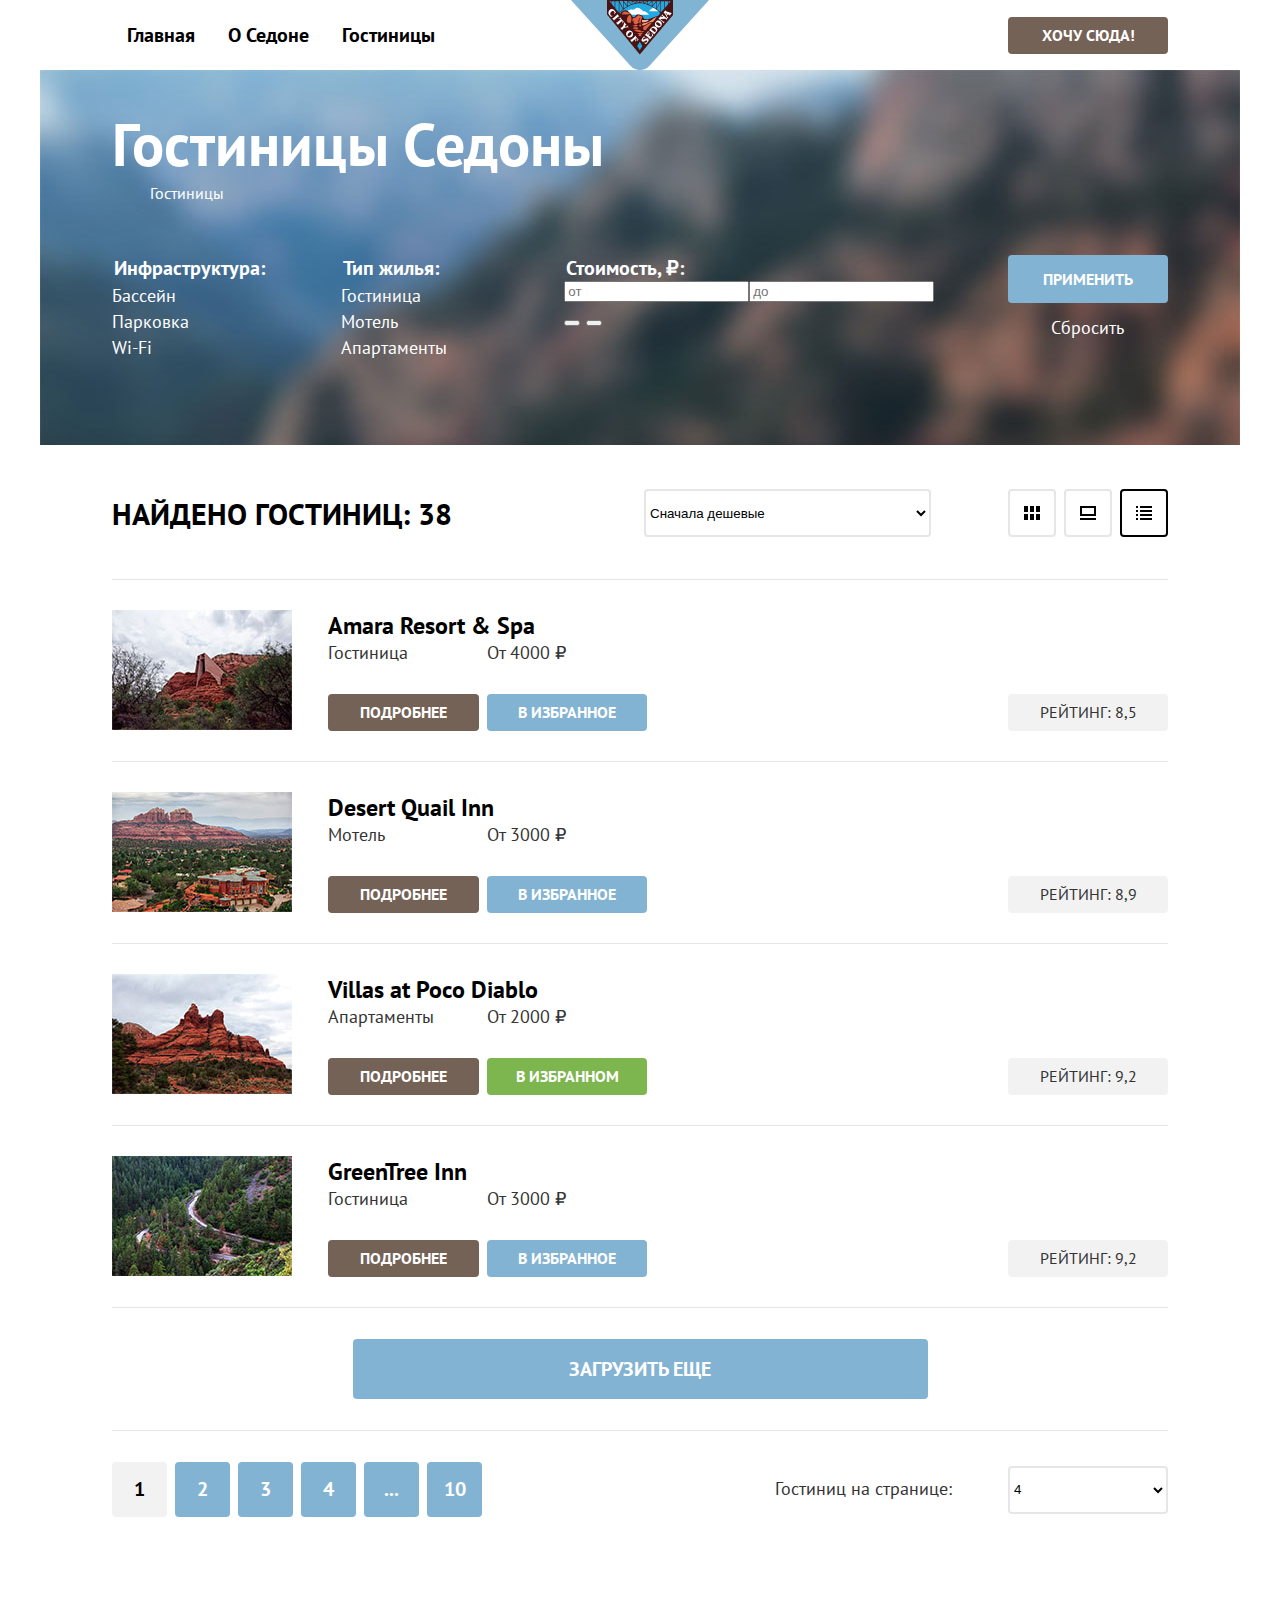
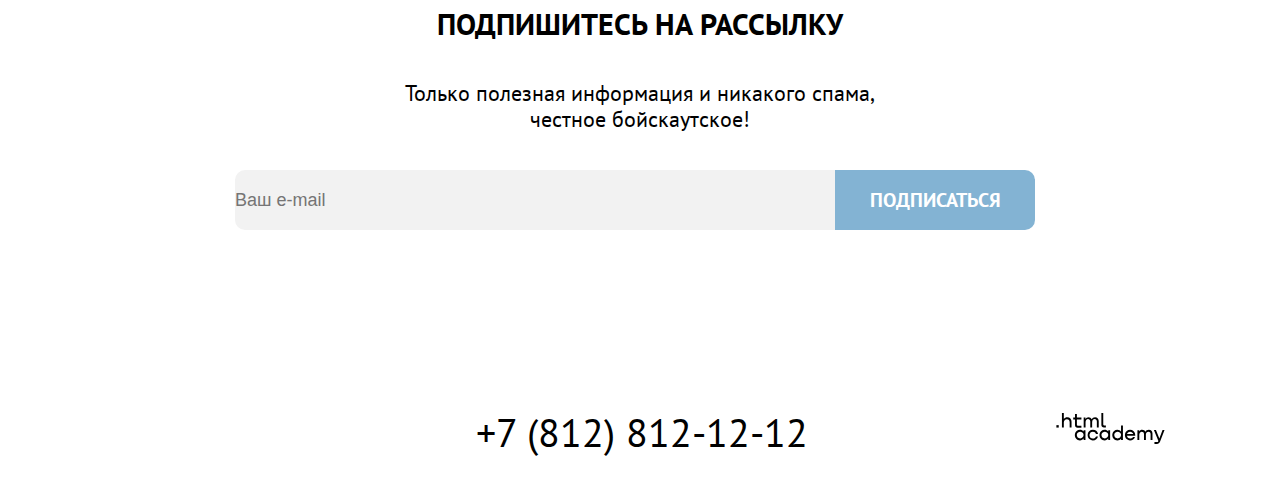
==== catalog.html @ abafb775 "мелкие сетки на гридах" ====
<!DOCTYPE html>
<html lang="ru">
  <head>
    <meta charset="utf-8" />
    <title>Каталог</title>
    <link rel="stylesheet" href="styles/styles.css" />
  </head>
  <body>
    <header class="page-header">
      <nav class="navigation">
        <ul class="navigation-list">
          <li class="navigation-item">
            <a class="navigation-link" href="index.html">Главная</a>
          </li>
          <li class="navigation-item">
            <a class="navigation-link" href="#">О Седоне</a>
          </li>
          <li class="navigation-item">
            <a
              class="navigation-link navigation-link-current"
              href="catalog.html"
              >Гостиницы</a
            >
          </li>
        </ul>
        <img
          class="header-logo"
          src="img/logo_sedona.svg"
          width="138"
          height="70"
          alt="Логотип City of Sedona"
        />
        <div class="navigation-user">
          <a class="navigation-link" href="#">
            <span class="visually-hidden">Поиск</span>
          </a>
          <a class="button" href="#">
            <span class="visually-hidden">Избранное</span>
          </a>
          <button class="button button-header" type="button">Хочу сюда!</button>
        </div>
      </nav>
    </header>

    <main class="main-catalog">
      <section class="catalog-filter">
        <div class="catalog-wrapper">
          <header class="main-catalog-header">
            <h1 class="catalog-title">Гостиницы Седоны</h1>
            <ul class="breadcrumbs">
              <li class="breadcrumbs-item">
                <a
                  class="breadcrumbs-link-main visually-hidden"
                  href="index.html"
                >
                  Главная
                </a>
              </li>
              <li class="breadcrumbs-item">
                <a class="breadcrumbs-link">Гостиницы</a>
              </li>
            </ul>
          </header>

          <form
            class="catalog-filter-form"
            action="https://echo.htmlacademy.ru/"
            method="get"
          >
            <fieldset class="catalog-filter-infrastructure">
              <legend class="catalog-filter-title">Инфраструктура:</legend>
              <ul class="catalog-filter-list">
                <li class="catalog-filter-item">
                  <label class="control">
                    <input
                      class="visually-hidden control-input"
                      type="checkbox"
                      name="pool"
                      checked
                    />
                    <span class="control-mark"></span>
                    <span class="control-label">Бассейн</span>
                  </label>
                </li>
                <li class="catalog-filter-item">
                  <label class="control">
                    <input
                      class="visually-hidden control-input"
                      type="checkbox"
                      name="parking"
                      checked
                    />
                    <span class="control-mark"></span>
                    <span class="control-label">Парковка</span>
                  </label>
                </li>
                <li class="catalog-filter-item">
                  <label class="control">
                    <input
                      class="visually-hidden control-input"
                      type="checkbox"
                      name="wi-fi"
                    />
                    <span class="control-mark"></span>
                    <span class="control-label">Wi-Fi</span>
                  </label>
                </li>
              </ul>
            </fieldset>

            <fieldset class="catalog-filter-accomodation">
              <legend class="catalog-filter-title">Тип жилья:</legend>
              <ul class="catalog-filter-list">
                <li class="catalog-filter-item">
                  <label class="control">
                    <input
                      class="visually-hidden control-input"
                      type="radio"
                      name="hotel-group"
                      value="hotel"
                      checked
                    />
                    <span class="control-mark"></span>
                    <span class="control-label">Гостиница</span>
                  </label>
                </li>
                <li class="catalog-filter-item">
                  <label class="control">
                    <input
                      class="visually-hidden control-input"
                      type="radio"
                      name="hotel-group"
                      value="motel"
                    />
                    <span class="control-mark"></span>
                    <span class="control-label">Мотель</span>
                  </label>
                </li>
                <li class="catalog-filter-item">
                  <label class="control">
                    <input
                      class="visually-hidden control-input"
                      type="radio"
                      name="hotel-group"
                      value="apartments"
                    />
                    <span class="control-mark"></span>
                    <span class="control-label">Апартаменты</span>
                  </label>
                </li>
              </ul>
            </fieldset>

            <fieldset class="catalog-filter-price">
              <legend class="catalog-filter-title">Стоимость, ₽:</legend>
              <div class="filter-price-inputs">
                <label
                  class="catalog-filter-label visually-hidden"
                  for="min-price"
                >
                  от
                </label>
                <input
                  class="catalog-filter-input"
                  type="number"
                  name="min-price"
                  id="min-price"
                  placeholder="от"
                />

                <label
                  class="catalog-filter-label visually-hidden"
                  for="max-price"
                >
                  до
                </label>
                <input
                  class="catalog-filter-input"
                  type="number"
                  name="max-price"
                  id="max-price"
                  placeholder="до"
                />
              </div>
              <div class="filter-price-buttons">
                <button class="range-toggle toggle-min" type="button">
                  <span class="visually-hidden">
                    зменить минимальную цену.
                  </span>
                </button>
                <button class="range-toggle toggle-max" type="button">
                  <span class="visually-hidden">
                    Изменить максимальную цену.
                  </span>
                </button>
              </div>
            </fieldset>
            <div class="catalog-filter-buttons">
              <button class="button button-apply" type="submit">
                Применить
              </button>
              <button class="button button-reset" type="reset">Сбросить</button>
            </div>
          </form>
        </div>
      </section>

      <section class="catalog-sorting catalog-wrapper">
        <h2 class="catalog-hotels-title">Найдено гостиниц: 38</h2>
        <form class="sorting-type-form">
          <label class="visually-hidden" for="sorting">Сортировка</label>
          <select class="select-control" id="sorting" name="sorting">
            <option value="cheap">Сначала дешевые</option>
            <option value="popular">Сначала популярное</option>
            <option value="expensive">Сначала дорогое</option>
          </select>
          <button class="visually-hidden" type="submit">
            Отсортировать гостиницы
          </button>
        </form>

        <ul class="rendering-list">
          <li class="rendering-type-item">
            <button class="rendering-type-cards" type="button">
              <span class="visually-hidden">Показать в виде карточек</span>
            </button>
          </li>
          <li class="rendering-type-item">
            <button class="rendering-type-slide" type="button">
              <span class="visually-hidden">Показать в виде слайдов</span>
            </button>
          </li>
          <li class="rendering-type-item">
            <button class="rendering-type-list rendering-active" type="button">
              <span class="visually-hidden">Показать в виде списка</span>
            </button>
          </li>
        </ul>
      </section>

      <section class="catalog-hotels catalog-wrapper">
        <ul class="hotel-list">
          <li class="hotel-card">
            <img
              class="hotel-card-image"
              src="img/catalog/hotels/hotel-1.jpg"
              width="180"
              height="120"
              alt="Amara Resort & Spa"
            />
            <h3 class="hotel-card-title">Amara Resort & Spa</h3>
            <p class="hotel-card-type">Гостиница</p>
            <p class="hotel-card-cost">От 4000 ₽</p>
            <button class="button button-details" type="button">
              Подробнее
            </button>
            <button class="button button-favorites" type="button">
              В избранное
            </button>
            <p class="hotel-card-rating">Рейтинг: 8,5</p>
          </li>
          <li class="hotel-card">
            <img
              class="hotel-card-image"
              src="img/catalog/hotels/hotel-2.jpg"
              width="180"
              height="120"
              alt="Desert Quail Inn"
            />
            <h3 class="hotel-card-title">Desert Quail Inn</h3>
            <p class="hotel-card-type">Мотель</p>
            <p class="hotel-card-cost">От 3000 ₽</p>
            <button class="button button-details" type="button">
              Подробнее
            </button>
            <button class="button button-favorites" type="button">
              В избранное
            </button>
            <p class="hotel-card-rating">Рейтинг: 8,9</p>
          </li>
          <li class="hotel-card">
            <img
              class="hotel-card-image"
              src="img/catalog/hotels/hotel-3.jpg"
              width="180"
              height="120"
              alt="Desert Quail Inn"
            />
            <h3 class="hotel-card-title">Villas at Poco Diablo</h3>
            <p class="hotel-card-type">Апартаменты</p>
            <p class="hotel-card-cost">От 2000 ₽</p>
            <button class="button button-details" type="button">
              Подробнее
            </button>
            <button class="button button-favorites-added" type="button">
              В избранном
            </button>
            <p class="hotel-card-rating">Рейтинг: 9,2</p>
          </li>
          <li class="hotel-card">
            <img
              class="hotel-card-image"
              src="img/catalog/hotels/hotel-4.jpg"
              width="180"
              height="120"
              alt="Desert Quail Inn"
            />
            <h3 class="hotel-card-title">GreenTree Inn</h3>
            <p class="hotel-card-type">Гостиница</p>
            <p class="hotel-card-cost">От 3000 ₽</p>
            <button class="button button-details" type="button">
              Подробнее
            </button>
            <button class="button button-favorites" type="button">
              В избранное
            </button>
            <p class="hotel-card-rating">Рейтинг: 9,2</p>
          </li>
        </ul>
        <div class="hotel-button">
          <button class="button button-show-more" type="button">
            Загрузить еще
          </button>
        </div>
        <div class="pagination">
          <ul class="pagination-list">
            <li class="pagination-item pagination-item-current">
              <a class="pagination-link pagination-link-current">1</a>
            </li>
            <li class="pagination-item">
              <a class="pagination-link" href="#">2</a>
            </li>
            <li class="pagination-item">
              <a class="pagination-link" href="#">3</a>
            </li>
            <li class="pagination-item">
              <a class="pagination-link" href="#">4</a>
            </li>
            <li class="pagination-item">
              <a class="pagination-link" href="#">...</a>
            </li>
            <li class="pagination-item">
              <a class="pagination-link" href="#">10</a>
            </li>
          </ul>
          <form class="rendering-type-amount">
            <label for="rendering">Гостиниц на странице:</label>
            <select class="select-control" id="rendering" name="rendering">
              <option value="4">4</option>
              <option value="10">10</option>
              <option value="20">20</option>
            </select>
            <button class="visually-hidden" type="submit">
              Показать на странице
            </button>
          </form>
        </div>
      </section>

      <section class="catalog-mailing">
        <div class="catalog-mailing-wrapper">
          <h2 class="visually-hidden">Рассылка</h2>
          <p class="mailing-title"><strong>Подпишитесь на рассылку</strong></p>
          <p class="mailing-description">
            Только полезная информация и никакого спама,<br />честное
            бойскаутское!
          </p>
          <form
            class="mailing-form"
            action="https://echo.htmlacademy.ru/"
            method="post"
          >
            <label class="visually-hidden" for="email">Email</label>
            <input
              type="text"
              id="email"
              name="email"
              placeholder="Ваш e-mail"
            />
            <button class="button button-mailing" type="submit">
              Подписаться
            </button>
          </form>
        </div>
      </section>
    </main>

    <footer class="page-footer">
      <div class="footer-wrapper">
        <div class="footer-social">
          <h2 class="visually-hidden">Социальные сети</h2>
          <ul class="footer-social-list">
            <li class="footer-social-item">
              <a class="button-twitter" href="#">
                <span class="visually-hidden">Twitter</span>
              </a>
            </li>
            <li class="footer-social-item">
              <a class="button-facebook" href="#">
                <span class="visually-hidden">Facebook</span>
              </a>
            </li>
            <li class="footer-social-item">
              <a class="button-youtube" href="#">
                <span class="visually-hidden">Youtube</span>
              </a>
            </li>
          </ul>
        </div>

        <div class="footer-phone">
          <h2 class="visually-hidden">Телефон</h2>
          <a class="contacts-phone" href="tel:88128121212"
            >+7 (812) 812-12-12</a
          >
        </div>

        <a class="footer-logo-htmlacademy" href="https://htmlacademy.ru/">
          <img
            class="logo-htmlacademy"
            src="img/logo_htmlacademy.svg"
            width="115"
            height="32"
            alt="Лого HTML academy"
          />
        </a>
      </div>
    </footer>
  </body>
</html>
---- styles/styles.css ----
@font-face {
  font-family: "PT Sans";
  font-style: normal;
  font-weight: 400;
  src: url("/fonts/ptsans-400.woff2") format("woff2");
  font-display: swap;
}

@font-face {
  font-family: "PT Sans";
  font-style: normal;
  font-weight: 700;
  src: url("/fonts/ptsans-700.woff2") format("woff2");
  font-display: swap;
}

body {
  display: flex;
  flex-direction: column;
  min-height: 100%;
  margin: 0;
  font-family: "PT Sans", sans-serif;
  font-size: 22px;
  line-height: 26px;
  font-weight: normal;
  color: #000000;
}

html {
  height: 100%;
}

.advantages {
  display: flex;
  flex-direction: column;
  text-align: center;
}

.advantages-description {
  margin-top: 24px;
  font-size: 18px;
  line-height: 21px;
  font-weight: normal;
}

.advantages-image-row {
  display: flex;
}

.advantages-image {
  list-style-type: none;
}

.advantages-item {
  width: 400px;
  height: 384px;
  list-style-type: none;
}

.advantages-list {
  display: flex;
  flex-wrap: wrap;
  margin: 0;
  padding: 0;
}

.advantages-number {
  font-size: 18px;
  line-height: 21px;
  font-weight: normal;
  text-transform: uppercase;
}

.advantages-title {
  font-size: 24px;
  line-height: 28px;
  font-weight: bold;
  text-transform: uppercase;
}

.advantages-blue-bg {
  color: #ffffff;
  background-color: #83b3d3;
}

.advantages-white-bg {
  background-color: #ffffff;
}

.advantages-gray-bg {
  background-color: rgba(131, 179, 211, 0.2);
}

.advantages-light-gray-bg {
  background-color: rgba(131, 179, 211, 0.12);
}

.advantages-wrapper-main {
  width: 250px;
  margin-top: 98px;
  margin-left: auto;
  margin-right: auto;
}

.advantages-wrapper-secondary {
  width: 250px;
  margin-top: 184px;
  margin-left: auto;
  margin-right: auto;
}

.breadcrumbs {
  display: flex;
  align-items: center;
  margin: 0;
  padding: 0;
  list-style-type: none;
}

.breadcrumbs-item {
  font-size: 16px;
  line-height: 21px;
  font-weight: normal;
}

.breadcrumbs-item:first-child {
  width: 12px;
  height: 12px;
  margin-right: 26px;
}

.button {
  font-family: "PT Sans", sans-serif;
  font-size: 16px;
  line-height: 21px;
  font-weight: bold;
  text-align: center;
  text-transform: uppercase;
  color: #ffffff;
  border: none;
}

.button-apply {
  width: 160px;
  height: 48px;
  background-color: #83b3d3;
  border-radius: 4px;
}

.button-details {
  grid-area: btn-d;
  width: 151px;
  height: 37px;
  background-color: #756257;
  border-radius: 4px;
}

.button-favorites {
  grid-area: btn-f;
  width: 160px;
  height: 37px;
  background-color: #83b3d3;
  border-radius: 4px;
}

.button-favorites-added {
  grid-area: btn-f;
  width: 160px;
  height: 37px;
  background: #7db54f;
  border-radius: 4px;
}

.button-header {
  width: 160px;
  height: 37px;
  background-color: #756257;
  border-radius: 4px;
}

.button-mailing {
  width: 200px;
  height: 60px;
  padding: 0;
  font-size: 20px;
  line-height: 26px;
  background-color: #83b3d3;
  border-radius: 0px 10px 10px 0px;
}

.button-reset {
  width: 160px;
  height: 48px;
  font-size: 18px;
  line-height: 23px;
  font-weight: normal;
  text-transform: none;
  background-color: transparent;
}

.button-searching {
  width: 575px;
  height: 60px;
  margin-top: 57px;
  margin-bottom: 91px;
  font-size: 20px;
  line-height: 36px;
  background-color: #756257;
  border-radius: 10px;
}

.button-show-more {
  font-size: 20px;
  line-height: 26px;
  width: 575px;
  height: 60px;
  font-weight: bold;
  background: #83b3d3;
  border-radius: 4px;
}

.catalog-filter {
  width: 1200px;
  color: #ffffff;
  background-color: #83b3d3;
  background-image: url("/img/catalog/background_catalog.jpg");
}

.catalog-filter-accomodation {
  width: 150px;
}

.catalog-filter-buttons {
  width: 160px;
}

.catalog-filter-form {
  display: flex;
  justify-content: space-between;
  padding-top: 51px;
  padding-bottom: 86px;
}

.catalog-filter-infrastructure {
  width: 150px;
}

.catalog-filter-list {
  margin: 0;
  padding: 0;
  list-style-type: none;
}

.catalog-filter-price {
  width: 287px;
}

.catalog-filter-title {
  font-size: 20px;
  line-height: 26px;
  font-weight: bold;
}

.catalog-hotels {
  display: flex;
  flex-direction: column;
}

.catalog-hotels-title {
  margin: 0;
  padding: 0;
  font-size: 30px;
  line-height: 39px;
  font-weight: bold;
  text-transform: uppercase;
}

.catalog-mailing {
  margin-top: 89px;
  margin-bottom: 137px;
  text-align: center;
}

.catalog-mailing-wrapper {
  display: flex;
  flex-direction: column;
  justify-content: space-between;
  width: 810px;
  height: 224px;

  margin-left: auto;
  margin-right: auto;
}

.catalog-title {
  margin: 0;
  padding-top: 35px;
  font-style: normal;
  font-size: 60px;
  line-height: 78px;
  font-weight: bold;
}

.catalog-sorting {
  display: flex;
  align-items: center;
  margin-top: 44px;
  margin-bottom: 42px;
}

.catalog-wrapper {
  width: 1056px;
  margin-left: auto;
  margin-right: auto;
}

.control-label {
  font-size: 18px;
  line-height: 23px;
  font-weight: normal;
}

.contacts-phone {
  font-weight: normal;
  font-size: 40px;
  line-height: 40px;
  color: #000000;
  text-transform: uppercase;
  text-decoration: none;
}

fieldset {
  margin: 0;
  padding: 0;
  border: none;
}

.filter-price-inputs {
  display: flex;
}

.footer-logo-htmlacademy {
  margin-left: 53px;
  align-self: center;
}

.footer-phone {
  width: 720px;
  margin-left: 11px;
}

.footer-social-item {
  width: 40px;
  height: 40px;
  margin-right: 5px;
  margin-bottom: 5px;
  list-style-type: none;
}

.footer-social-item:nth-child(3n) {
  margin-right: 0;
}

.footer-social-list {
  display: flex;
  flex-wrap: wrap;
  width: 160px;
  margin: 0;
  padding: 0;
}

.footer-wrapper {
  display: flex;
  align-items: center;
  width: 1056px;
  margin-top: 42px;
  margin-bottom: 42px;
  margin-left: auto;
  margin-right: auto;
}

.header-logo {
  margin-left: 60px;
}

.hotel-button {
  padding-top: 31px;
  padding-bottom: 31px;
  text-align: center;
  border-top: 1px solid #E6E6E6;
  border-bottom: 1px solid #E6E6E6;
}

.hotel-card {
  display: grid;
  grid-template-columns: 180px 36px 151px 8px 160px 361px 160px;
  grid-template-rows: min-content min-content 30px min-content;
  grid-template-areas:
    "img    gap    title  title  title  gap3    stars"
    "img    gap    type   gap5   cost   gap3    gap4"
    "img    gap    gap2   gap2   gap2   gap3    gap4"
    "img    gap    btn-d  gap6   btn-f  gap3    rating";
  padding-top: 30px;
  padding-bottom: 30px;
  border-top: 1px solid #E6E6E6;
}

.hotel-card-cost {
  grid-area: cost;
  margin: 0;
  font-size: 18px;
  line-height: 23px;
  font-weight: normal;
  color: #333333;
}

.hotel-card-image {
  display: block;
  grid-area: img;
}

.hotel-list {
  margin: 0;
  padding: 0;
  list-style-type: none;
}

.hotel-card-rating {
  grid-area: rating;
  width: 160px;
  height: 37px;
  margin: 0;
  font-size: 16px;
  line-height: 37px;
  font-weight: normal;
  text-align: center;
  text-transform: uppercase;
  color: #333333;
  background-color: #f2f2f2;
  border-radius: 4px;
}

.hotel-card-title {
  grid-area: title;
  margin: 0;
  font-size: 24px;
  line-height: 31px;
  font-weight: bold;
}

.hotel-card-type {
  grid-area: type;
  margin: 0;
  font-size: 18px;
  line-height: 23px;
  font-weight: normal;
  color: #333333;
}

input[name="email"] {
  width: 600px;
  height: 60px;
  padding: 0;
  font-size: 18px;
  line-height: 26px;
  font-weight: normal;
  color: #000000;
  background-color: #f2f2f2;
  border: none;
  border-radius: 10px 0px 0px 10px;
}

.mailing {
  width: 1200px;
  color: #ffffff;
  text-align: center;
  background-color: #83b3d3;
  background-image: url("/img/index/background_subscribe.jpg");
}

.mailing-description {
  margin-top: 0;
  margin-bottom: 0;
  font-size: 22px;
  line-height: 26px;
  font-weight: normal;
}

.mailing-form {
  display: grid;
  grid-template-columns: 600px 200px;
}

.mailing-title {
  margin-top: 0;
  margin-bottom: 0;
  font-size: 30px;
  line-height: 36px;
  font-weight: bold;
  text-transform: uppercase;
}

.mailing-wrapper {
  display: flex;
  flex-direction: column;
  justify-content: space-between;
  width: 810px;
  height: 224px;
  padding-top: 94px;
  padding-bottom: 93px;
  margin-left: auto;
  margin-right: auto;
}

.main-catalog {
  width: 1200px;
  margin-left: auto;
  margin-right: auto;
}

.main-container {
  flex-grow: 1;
}

.main-index {
  width: 1200px;
  margin: 0 auto;
}

.main-screen {
  text-align: center;
}

.main-screen-about {
  width: 720px;
  margin-top: 63px;
  margin-bottom: 79px;
  margin-left: auto;
  margin-right: auto;
  background-color: #ffffff;
}

.main-screen-description {
  padding: 0;
  font-size: 22px;
  line-height: 36px;
  font-weight: normal;
  color: #333333;
}

.main-screen-image {
  background-color: #83b3d3;
  background-image: url("/img/index/background_welcome.jpg");
  background-size: 100% auto;
  background-repeat: no-repeat;
}

.main-screen-logo {
  display: block;
  margin-left: auto;
  margin-right: auto;
  padding-top: 51px;
  padding-bottom: 82px;
}

.main-screen-title {
  font-size: 30px;
  line-height: 36px;
  font-weight: bold;
  text-transform: uppercase;
}

.navigation {
  display: flex;
  width: 1200px;
  margin: 0 auto;
}

.navigation-item {
  list-style-type: none;
}

.navigation-link {
  display: block;
  padding-top: 19px;
  padding-right: 17px;
  padding-left: 16px;
  padding-bottom: 20px;
  font-size: 20px;
  line-height: 26px;
  font-weight: bold;
  text-decoration: none;
  color: #000000;
}

.navigation-list {
  display: flex;
  flex-wrap: wrap;
  align-items: center;
  margin: 0;
  margin-left: 71px;
  padding: 0;
  width: 400px;
}

.navigation-user {
  display: flex;
  flex-wrap: wrap;
  align-items: center;
  margin-left: auto;
  margin-right: 72px;
  max-width: 300px;
}

.navigation-user-item {
  display: block;
  min-width: 18px;
  min-height: 18px;
  margin-right: 20px;
}

.page-footer {
  width: 1200px;
  margin-left: auto;
  margin-right: auto;
  text-align: center;
}

.page-header {
  width: 1200px;
  margin-left: auto;
  margin-right: auto;
  color: #000000;
  background-color: #ffffff;
}

.pagination {
  display: flex;
  align-items: center;
  padding-top: 31px;
}

.pagination-item {
  width: 55px;
  height: 55px;
  margin-right: 8px;
  font-size: 20px;
  line-height: 55px;
  font-weight: bold;
  text-align: center;
  background-color: #83b3d3;
  border-radius: 4px;
}

.pagination-item:last-child {
  margin-right: 0;
}

.pagination-item-current {
  background-color: #f2f2f2;
}

.pagination-link {
  text-decoration: none;
  text-transform: uppercase;
  color: #ffffff;
}

.pagination-link-current {
  color: #000000;
}

.pagination-list {
  display: flex;
  margin: 0;
  padding: 0;
  list-style-type: none;
}

.rendering-list {
  display: flex;
  margin: 0;
  margin-left: auto;
  padding: 0;
  list-style-type: none;
}

.rendering-type-amount {
  margin-left: auto;
  font-size: 18px;
  line-height: 23px;
  font-weight: normal;
  color: #333333;
}

.rendering-type-cards {
  width: 48px;
  height: 48px;
  background-color: #ffffff;
  background-image: url(/img/catalog/icon_mode_cards.svg);
  background-repeat: no-repeat;
  background-position: center;
  border: 2px solid #e6e6e6;
  border-radius: 4px;
}

.rendering-type-item {
  width: 48px;
  height: 48px;
  margin-right: 8px;
}

.rendering-type-item:last-child {
  margin-right: 0;
}

.rendering-type-list {
  width: 48px;
  height: 48px;
  background-color: #ffffff;
  background-image: url(/img/catalog/icon_mode_list.svg);
  background-repeat: no-repeat;
  background-position: center;
  border: 2px solid #e6e6e6;
  border-radius: 4px;
}

.rendering-type-slide {
  width: 48px;
  height: 48px;
  background-color: #ffffff;
  background-image: url(/img/catalog/icon_mode_slideshow.svg);
  background-repeat: no-repeat;
  background-position: center;
  border: 2px solid #e6e6e6;
  border-radius: 4px;
}

.rendering-active {
  border: 2px solid #000000;
}

.searching {
  text-align: center;
}

.searching-description {
  width: 720px;
  margin-top: 44px;
  margin-bottom: 0;
  margin-left: auto;
  margin-right: auto;
  color: #333333;
}

.searching-title {
  width: 720px;
  margin-top: 91px;
  margin-left: auto;
  margin-right: auto;
  margin-bottom: 0;
  font-size: 30px;
  line-height: 36px;
  font-weight: bold;
  text-transform: uppercase;
}

select[name="sorting"] {
  width: 287px;
  height: 48px;
  background-color: #ffffff;
  border: 2px solid #e6e6e6;
  border-radius: 4px;
}

select[name="rendering"] {
  width: 160px;
  height: 48px;
  margin-left: 51px;
  background-color: #ffffff;
  border: 2px solid #e6e6e6;
  border-radius: 4px;
}

.sorting-type-form {
  width: 287px;
  margin-left: 192px;
}

.visually-hidden {
  position: absolute;
  width: 1px;
  height: 1px;
  margin: -1px;
  padding: 0;
  border: 0;
  clip: rect(0 0 0 0);
  overflow: hidden;
}

/*
{
outline: 5px solid rgba(255, 99, 78, 0.5);
outline-offset: -5px;
}
*/
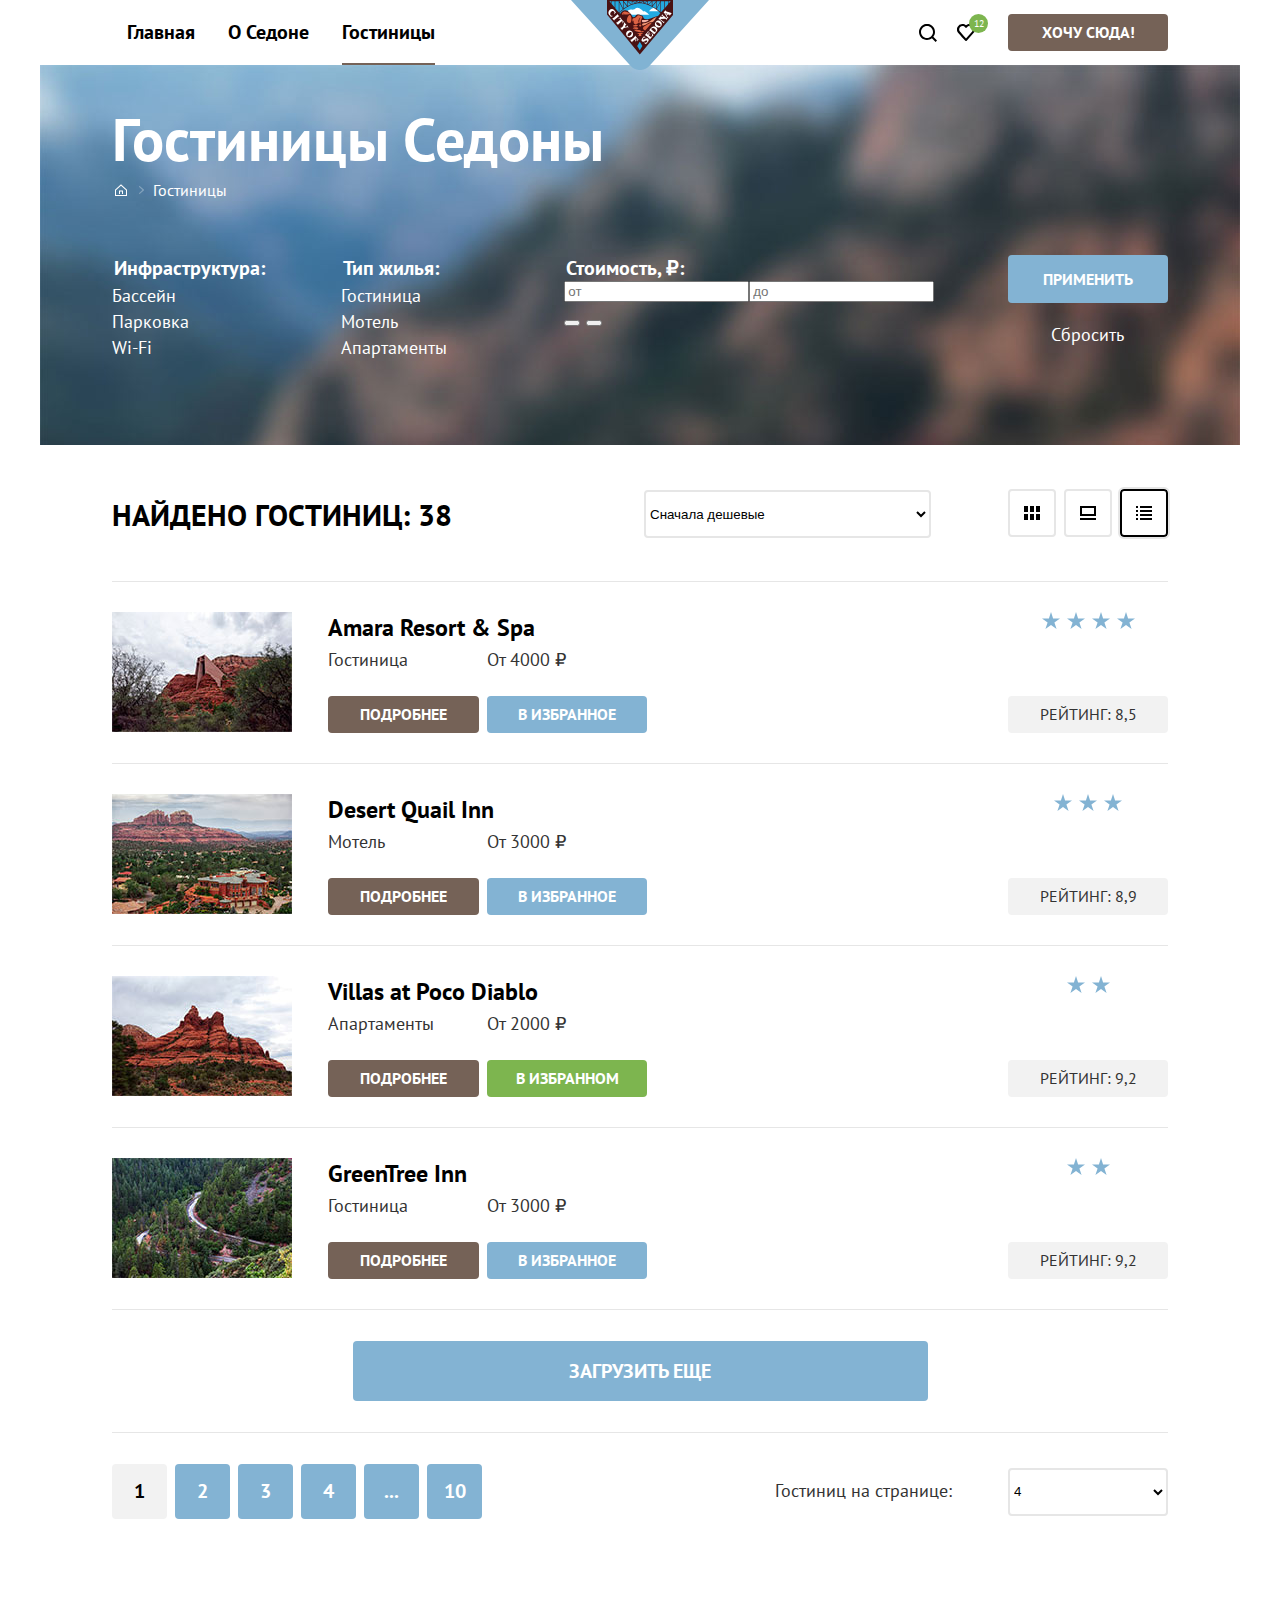
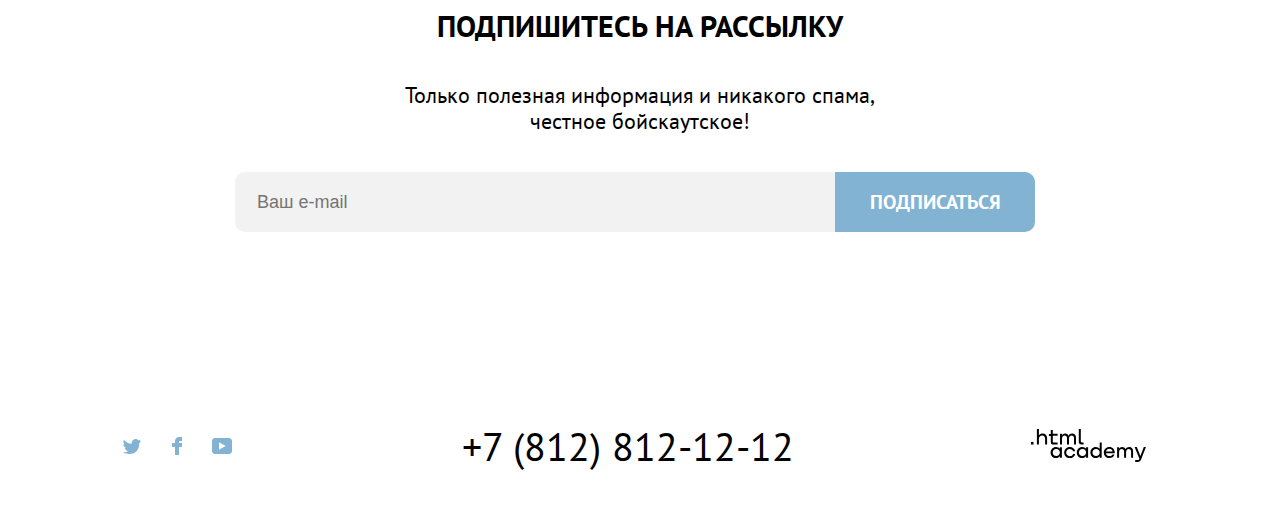
==== commit 586dd2ad: "добавлены декоративные элементы на внутренней странице" ====
--- a/catalog.html
+++ b/catalog.html
@@ -10,31 +10,73 @@
       <nav class="navigation">
         <ul class="navigation-list">
           <li class="navigation-item">
-            <a class="navigation-link" href="index.html">Главная</a>
+            <a class="navigation-link" href="index.html">
+              <span class="focus-wrapper">Главная</span>
+            </a>
           </li>
           <li class="navigation-item">
-            <a class="navigation-link" href="#">О Седоне</a>
+            <a class="navigation-link" href="#"
+              ><span class="focus-wrapper">О Седоне</span></a
+            >
           </li>
           <li class="navigation-item">
             <a
               class="navigation-link navigation-link-current"
               href="catalog.html"
-              >Гостиницы</a
+              ><span class="focus-wrapper">Гостиницы</span></a
             >
           </li>
         </ul>
-        <img
-          class="header-logo"
-          src="img/logo_sedona.svg"
-          width="138"
-          height="70"
-          alt="Логотип City of Sedona"
-        />
         <div class="navigation-user">
-          <a class="navigation-link" href="#">
+          <a class="navigation-user-search" href="#">
+            <svg
+              class="navigation-icon"
+              aria-hidden="true"
+              focusable="false"
+              width="18"
+              height="18"
+              viewBox="0 0 18 18"
+              fill="none"
+              xmlns="http://www.w3.org/2000/svg"
+            >
+              <path
+                d="M18 16.4999L14.3 12.7999C15.3 11.4999 16 9.7999 16 7.8999C16 3.4999 12.4 -0.100098 8 -0.100098C3.6 -0.100098 0 3.5999 0 7.9999C0 12.3999 3.6 15.9999 8 15.9999C9.8 15.9999 11.5 15.3999 12.9 14.2999L16.6 17.9999L18 16.4999ZM8 13.9999C4.7 13.9999 2 11.2999 2 7.9999C2 4.6999 4.7 1.9999 8 1.9999C11.3 1.9999 14 4.6999 14 7.9999C14 11.2999 11.3 13.9999 8 13.9999Z"
+              />
+            </svg>
             <span class="visually-hidden">Поиск</span>
           </a>
-          <a class="button" href="#">
+          <a class="button navigation-user-favorites" href="#">
+            <svg
+              class="navigation-icon"
+              aria-hidden="true"
+              focusable="false"
+              width="18"
+              height="17"
+              fill="none"
+              xmlns="http://www.w3.org/2000/svg"
+            >
+              <path
+                d="M8.9 17a.9.9 0 0 1-.8-.4c-5.4-6.1-6.7-7.5-7-7.9A5.4 5.4 0 0 1 5.5 0C6.8 0 8 .5 9 1.3a5.46 5.46 0 0 1 9 4.1c0 1.3-.5 2.5-1.3 3.4l-7 7.9c-.2.2-.4.3-.8.3Zm-6-9.5c.3.4 3.5 4 6.1 6.9l6.2-7c.5-.5.7-1.2.7-2 0-1.8-1.5-3.3-3.3-3.3-1 0-2 .5-2.7 1.3-.3.3-.6.4-.9.4-.3 0-.6-.2-.8-.4-.7-.8-1.7-1.3-2.7-1.3-1.8 0-3.3 1.5-3.3 3.3-.1.9.3 1.6.7 2.1-.1 0-.1 0 0 0Z"
+              />
+            </svg>
+            <div class="icon-favorites-ellipse">
+              <div class="favorites-ellipse">
+                <svg
+                  aria-hidden="true"
+                  focusable="false"
+                  width="19"
+                  height="19"
+                  fill="none"
+                  xmlns="http://www.w3.org/2000/svg"
+                >
+                  <path
+                    d="M19 9.5a9.5 9.5 0 1 1-19 0 9.5 9.5 0 0 1 19 0Z"
+                    fill="#7DB54F"
+                  />
+                </svg>
+                <span class="favorites-number">12</span>
+              </div>
+            </div>
             <span class="visually-hidden">Избранное</span>
           </a>
           <button class="button button-header" type="button">Хочу сюда!</button>
@@ -49,15 +91,28 @@
             <h1 class="catalog-title">Гостиницы Седоны</h1>
             <ul class="breadcrumbs">
               <li class="breadcrumbs-item">
-                <a
-                  class="breadcrumbs-link-main visually-hidden"
-                  href="index.html"
-                >
-                  Главная
+                <h2 class="visually-hidden">Главная</h2>
+                <a class="breadcrumbs-link-main" href="index.html">
+                  <svg
+                    class="breadcrumbs-icon"
+                    aria-hidden="true"
+                    focusable="false"
+                    width="12"
+                    height="12"
+                    viewBox="0 0 12 12"
+                    fill="none"
+                    xmlns="http://www.w3.org/2000/svg"
+                  >
+                    <path
+                      d="M6 0.300049L0 5.80005V12H12V5.80005L6 0.300049ZM11 11H1V6.20005L6 1.70005L11 6.20005V11Z"
+                      fill="white"
+                    />
+                    <path d="M4 10H5V7.5H7V10H8V6.5H4V10Z" fill="white" />
+                  </svg>
                 </a>
               </li>
               <li class="breadcrumbs-item">
-                <a class="breadcrumbs-link">Гостиницы</a>
+                <a class="breadcrumbs-link" href="catalog.html">Гостиницы</a>
               </li>
             </ul>
           </header>
@@ -206,7 +261,9 @@
       </section>
 
       <section class="catalog-sorting catalog-wrapper">
-        <h2 class="catalog-hotels-title">Найдено гостиниц: 38</h2>
+        <h2 class="catalog-hotels-title">
+          Найдено гостиниц: <span class="catalog-hotels-count">38</span>
+        </h2>
         <form class="sorting-type-form">
           <label class="visually-hidden" for="sorting">Сортировка</label>
           <select class="select-control" id="sorting" name="sorting">
@@ -241,14 +298,18 @@
       <section class="catalog-hotels catalog-wrapper">
         <ul class="hotel-list">
           <li class="hotel-card">
-            <img
-              class="hotel-card-image"
-              src="img/catalog/hotels/hotel-1.jpg"
-              width="180"
-              height="120"
-              alt="Amara Resort & Spa"
-            />
-            <h3 class="hotel-card-title">Amara Resort & Spa</h3>
+            <a class="hotel-card-image-wrapper" href="#">
+              <img
+                class="hotel-card-image"
+                src="img/catalog/hotels/hotel-1.jpg"
+                width="180"
+                height="120"
+                alt="Amara Resort & Spa"
+              />
+            </a>
+            <a class="hotel-card-title" href="#">
+              <span class="hotel-card-title-wrapper">Amara Resort & Spa</span>
+            </a>
             <p class="hotel-card-type">Гостиница</p>
             <p class="hotel-card-cost">От 4000 ₽</p>
             <button class="button button-details" type="button">
@@ -257,17 +318,27 @@
             <button class="button button-favorites" type="button">
               В избранное
             </button>
+            <div class="hotel-card-stars">
+              <div class="hotel-card-star"></div>
+              <div class="hotel-card-star"></div>
+              <div class="hotel-card-star"></div>
+              <div class="hotel-card-star"></div>
+            </div>
             <p class="hotel-card-rating">Рейтинг: 8,5</p>
           </li>
           <li class="hotel-card">
-            <img
-              class="hotel-card-image"
-              src="img/catalog/hotels/hotel-2.jpg"
-              width="180"
-              height="120"
-              alt="Desert Quail Inn"
-            />
-            <h3 class="hotel-card-title">Desert Quail Inn</h3>
+            <a class="hotel-card-image-wrapper" href="#">
+              <img
+                class="hotel-card-image"
+                src="img/catalog/hotels/hotel-2.jpg"
+                width="180"
+                height="120"
+                alt="Desert Quail Inn"
+              />
+            </a>
+            <a class="hotel-card-title" href="#">
+              <span class="hotel-card-title-wrapper">Desert Quail Inn</span>
+            </a>
             <p class="hotel-card-type">Мотель</p>
             <p class="hotel-card-cost">От 3000 ₽</p>
             <button class="button button-details" type="button">
@@ -276,17 +347,28 @@
             <button class="button button-favorites" type="button">
               В избранное
             </button>
+            <div class="hotel-card-stars">
+              <div class="hotel-card-star"></div>
+              <div class="hotel-card-star"></div>
+              <div class="hotel-card-star"></div>
+            </div>
             <p class="hotel-card-rating">Рейтинг: 8,9</p>
           </li>
           <li class="hotel-card">
-            <img
-              class="hotel-card-image"
-              src="img/catalog/hotels/hotel-3.jpg"
-              width="180"
-              height="120"
-              alt="Desert Quail Inn"
-            />
-            <h3 class="hotel-card-title">Villas at Poco Diablo</h3>
+            <a class="hotel-card-image-wrapper" href="#">
+              <img
+                class="hotel-card-image"
+                src="img/catalog/hotels/hotel-3.jpg"
+                width="180"
+                height="120"
+                alt="Desert Quail Inn"
+              />
+            </a>
+            <a class="hotel-card-title" href="#">
+              <span class="hotel-card-title-wrapper"
+                >Villas at Poco Diablo</span
+              >
+            </a>
             <p class="hotel-card-type">Апартаменты</p>
             <p class="hotel-card-cost">От 2000 ₽</p>
             <button class="button button-details" type="button">
@@ -295,17 +377,25 @@
             <button class="button button-favorites-added" type="button">
               В избранном
             </button>
+            <div class="hotel-card-stars">
+              <div class="hotel-card-star"></div>
+              <div class="hotel-card-star"></div>
+            </div>
             <p class="hotel-card-rating">Рейтинг: 9,2</p>
           </li>
           <li class="hotel-card">
-            <img
-              class="hotel-card-image"
-              src="img/catalog/hotels/hotel-4.jpg"
-              width="180"
-              height="120"
-              alt="Desert Quail Inn"
-            />
-            <h3 class="hotel-card-title">GreenTree Inn</h3>
+            <a class="hotel-card-image-wrapper" href="#">
+              <img
+                class="hotel-card-image"
+                src="img/catalog/hotels/hotel-4.jpg"
+                width="180"
+                height="120"
+                alt="Desert Quail Inn"
+              />
+            </a>
+            <a class="hotel-card-title" href="#">
+              <span class="hotel-card-title-wrapper">GreenTree Inn</span>
+            </a>
             <p class="hotel-card-type">Гостиница</p>
             <p class="hotel-card-cost">От 3000 ₽</p>
             <button class="button button-details" type="button">
@@ -314,6 +404,10 @@
             <button class="button button-favorites" type="button">
               В избранное
             </button>
+            <div class="hotel-card-stars">
+              <div class="hotel-card-star"></div>
+              <div class="hotel-card-star"></div>
+            </div>
             <p class="hotel-card-rating">Рейтинг: 9,2</p>
           </li>
         </ul>
@@ -387,42 +481,118 @@
 
     <footer class="page-footer">
       <div class="footer-wrapper">
-        <div class="footer-social">
-          <h2 class="visually-hidden">Социальные сети</h2>
-          <ul class="footer-social-list">
-            <li class="footer-social-item">
-              <a class="button-twitter" href="#">
-                <span class="visually-hidden">Twitter</span>
-              </a>
-            </li>
-            <li class="footer-social-item">
-              <a class="button-facebook" href="#">
-                <span class="visually-hidden">Facebook</span>
-              </a>
-            </li>
-            <li class="footer-social-item">
-              <a class="button-youtube" href="#">
-                <span class="visually-hidden">Youtube</span>
-              </a>
-            </li>
-          </ul>
-        </div>
+        <h2 class="visually-hidden">Социальные сети</h2>
+        <ul class="footer-social-list">
+          <li class="footer-social-item">
+            <a class="button-twitter" href="#">
+              <svg
+                class="footer-social-icon"
+                aria-hidden="true"
+                focusable="false"
+                width="18"
+                height="15"
+                viewBox="0 0 18 15"
+                fill="none"
+                xmlns="http://www.w3.org/2000/svg"
+              >
+                <path
+                  d="M11.6 0.200056C13.4 -0.299944 14.8 0.500056 15.4 1.40006C16.1 1.20006 16.8 0.900056 17.5 0.700056C17.5 1.60006 16.9 2.20006 16.6 2.50006C17.3 2.60006 18 1.90006 18 1.90006C17.8 2.90006 16.9 3.70006 16.3 3.90006C16.1 10.7001 13 15.1001 5.7 15.0001C5.1 15.0001 5.8 15.0001 5.2 15.0001C4.8 15.0001 0.8 14.5001 0 13.1001C2.4 13.3001 4.1 12.7001 5 11.9001C4 11.6001 2.1 11.5001 1.8 9.00006C2.2 9.10006 2.4 9.20006 3.1 9.10006C1.8 8.30006 0.4 7.50006 0.5 5.30006C0.8 5.60006 1.6 5.80006 1.9 5.80006C1.1 5.60006 -0.2 2.50006 0.9 0.900056C2.8 2.80006 4.9 4.50006 8.5 4.70006C8.7 2.30006 9.7 0.800056 11.6 0.200056Z"
+                />
+              </svg>
+              <span class="visually-hidden">Twitter</span>
+            </a>
+          </li>
+          <li class="footer-social-item">
+            <a class="button-facebook" href="#">
+              <svg
+                class="footer-social-icon"
+                aria-hidden="true"
+                focusable="false"
+                width="10"
+                height="18"
+                viewBox="0 0 10 18"
+                fill="none"
+                xmlns="http://www.w3.org/2000/svg"
+              >
+                <path
+                  d="M7 0C4.8 0 3 1.8 3 4V6H0V10H3V18H7V10H10V6H7V4H10V0H7Z"
+                />
+              </svg>
+              <span class="visually-hidden">Facebook</span>
+            </a>
+          </li>
+          <li class="footer-social-item">
+            <a class="button-youtube" href="#">
+              <svg
+                class="footer-social-icon"
+                width="20"
+                height="16"
+                viewBox="0 0 20 16"
+                fill="none"
+                xmlns="http://www.w3.org/2000/svg"
+              >
+                <path
+                  d="M17 0H2.9C1.2 0 0 1.5 0 3.2V12.7C0 14.5 1.2 16 2.9 16H17.2C18.7 16 20.1 14.5 20.1 12.8V3.2C19.9 1.5 18.7 0 17 0ZM7 11.8V4.2L13.7 8L7 11.8Z"
+                />
+              </svg>
+              <span class="visually-hidden">Youtube</span>
+            </a>
+          </li>
+        </ul>
 
         <div class="footer-phone">
           <h2 class="visually-hidden">Телефон</h2>
-          <a class="contacts-phone" href="tel:88128121212"
-            >+7 (812) 812-12-12</a
+          <a class="contacts-phone" href="tel:88128121212">
+            +7 (812) 812-12-12
+          </a>
+        </div>
+
+        <a class="footer-logo-htmlacademy" href="https://htmlacademy.ru/">
+          <svg
+            class="footer-logo-icon"
+            aria-hidden="true"
+            focusable="false"
+            width="115"
+            height="34"
+            viewBox="0 0 115 34"
+            fill="none"
+            xmlns="http://www.w3.org/2000/svg"
           >
-        </div>
-
-        <a class="footer-logo-htmlacademy" href="https://htmlacademy.ru/">
-          <img
-            class="logo-htmlacademy"
-            src="img/logo_htmlacademy.svg"
-            width="115"
-            height="32"
-            alt="Лого HTML academy"
-          />
+            <path d="M0 12.8999V15.4999H2.5V12.8999H0Z" />
+            <path
+              d="M11.6 4.5C10 4.5 8.80002 5.2 8.00002 6.2H7.90002V0H5.90002V15.5H7.90002V10.2C7.90002 8.1 9.20002 6.6 11.2 6.6C13 6.6 14.1 8 14.1 9.8V15.5H16.1V9.4C16.2 6.4 14.3 4.5 11.6 4.5Z"
+            />
+            <path
+              d="M26.6 4.8001H21.8V1.1001H19.8V4.9001H17.9V6.9001H19.8V12.9001C19.8 14.6001 20.8 15.6001 22.5 15.6001H26.6V13.6001H22.9C22.2 13.6001 21.8 13.2001 21.8 12.5001V6.8001H26.6V4.8001Z"
+            />
+            <path
+              d="M41.1 4.6001C39.5 4.6001 38.2 5.4001 37.6 6.7001H37.5C36.9 5.5001 35.7 4.6001 34.1 4.6001C32.7 4.6001 31.6 5.4001 31 6.4001H30.9V4.8001H29V15.4001H31V10.0001C31 8.0001 32 6.5001 33.6 6.5001C35.1 6.5001 36 7.5001 36 9.1001V15.4001H38V9.8001C38 7.4001 39.4 6.5001 40.6 6.5001C42.1 6.5001 43 7.5001 43 9.1001V15.4001H45V8.9001C45.1 6.4001 43.6 4.6001 41.1 4.6001Z"
+            />
+            <path
+              d="M47.8 12.7C47.8 14.4 48.8 15.4 50.6 15.4H52.6V13.4H50.9001C50.2001 13.4 49.8 13 49.8 12.3V0H47.8V12.7Z"
+            />
+            <path
+              d="M28.9 19.6999C28 18.5999 26.7 17.8999 25 17.8999C21.9 17.8999 19.6 20.1999 19.6 23.4999C19.6 26.7999 21.9 29.0999 25 29.0999C26.8 29.0999 28 28.2999 28.8 27.1999H28.9V28.7999H30.9V18.1999H28.9V19.6999ZM25.3 27.0999C23.1 27.0999 21.7 25.4999 21.7 23.4999C21.7 21.4999 23.1 19.8999 25.3 19.8999C27.5 19.8999 28.9 21.4999 28.9 23.4999C28.9 25.3999 27.5 27.0999 25.3 27.0999Z"
+            />
+            <path
+              d="M44.2 21.9999C43.7 19.5999 41.5999 17.8999 38.7999 17.8999C35.3999 17.8999 33.2 20.3999 33.2 23.4999C33.2 26.5999 35.3999 29.0999 38.7999 29.0999C41.5999 29.0999 43.7 27.2999 44.2 24.8999H42.0999C41.6999 26.1999 40.3999 27.1999 38.7999 27.1999C36.5999 27.1999 35.2 25.5999 35.2 23.5999C35.2 21.5999 36.5999 19.9999 38.7999 19.9999C40.3999 19.9999 41.5999 20.9999 42.0999 22.1999H44.2V21.9999Z"
+            />
+            <path
+              d="M55.1 19.6999C54.2 18.5999 52.9001 17.8999 51.2001 17.8999C48.1001 17.8999 45.8 20.1999 45.8 23.4999C45.8 26.7999 48.1001 29.0999 51.2001 29.0999C53.0001 29.0999 54.2 28.2999 55 27.1999H55.1V28.7999H57.1V18.1999H55.1V19.6999ZM51.5 27.0999C49.3 27.0999 47.9001 25.4999 47.9001 23.4999C47.9001 21.4999 49.3 19.8999 51.5 19.8999C53.7 19.8999 55.1 21.4999 55.1 23.4999C55.1 25.3999 53.6 27.0999 51.5 27.0999Z"
+            />
+            <path
+              d="M68.7 19.7999C67.8 18.6999 66.5 17.8999 64.8 17.8999C61.7 17.8999 59.4 20.1999 59.4 23.4999C59.4 26.7999 61.6 29.0999 64.8 29.0999C66.5 29.0999 67.8 28.2999 68.6 27.2999H68.7V28.7999H70.7V13.3999H68.7V19.7999ZM65.1 27.0999C62.9 27.0999 61.5 25.4999 61.5 23.4999C61.5 21.4999 62.9 19.8999 65.1 19.8999C67.3 19.8999 68.7 21.4999 68.7 23.4999C68.6 25.4999 67.2 27.0999 65.1 27.0999Z"
+            />
+            <path
+              d="M78.3 17.8999C75 17.8999 72.8 20.3999 72.8 23.4999C72.8 26.4999 74.9 29.0999 78.3 29.0999C80.8 29.0999 82.8 27.7999 83.5 25.4999H81.4C80.9 26.4999 79.8 27.0999 78.4 27.0999C76.5 27.0999 75.1 25.7999 75 24.1999H83.8C84 20.5999 81.8 17.8999 78.3 17.8999ZM78.3 19.7999C80 19.7999 81.3 20.7999 81.6 22.3999H75.1C75.4 20.8999 76.6 19.7999 78.3 19.7999Z"
+            />
+            <path
+              d="M98.2 17.8999C96.6 17.8999 95.3 18.6999 94.6 19.8999H94.5C93.9 18.6999 92.7 17.8999 91.1 17.8999C89.7 17.8999 88.6 18.5999 88 19.6999V18.1999H86.1V28.7999H88.1V23.3999C88.1 21.3999 89.1 19.9999 90.7 19.8999C92.2 19.8999 93.1 20.8999 93.1 22.4999V28.7999H95.1V23.1999C95.1 20.7999 96.5 19.8999 97.7 19.8999C99.2 19.8999 100.1 20.8999 100.1 22.4999V28.7999H102.1V22.2999C102.2 19.6999 100.7 17.8999 98.2 17.8999Z"
+            />
+            <path
+              d="M109.4 27.0001L105.8 18.1001H103.6L108.4 29.7001C108.1 30.6001 107.7 30.9001 106.7 30.9001H104.2V32.9001H106.7C108.5 32.9001 109.5 32.1001 110.2 30.3001L114.9 18.1001H112.8L109.4 27.0001Z"
+            />
+          </svg>
         </a>
       </div>
     </footer>
--- a/styles/styles.css
+++ b/styles/styles.css
@@ -2,7 +2,7 @@
   font-family: "PT Sans";
   font-style: normal;
   font-weight: 400;
-  src: url("/fonts/ptsans-400.woff2") format("woff2");
+  src: url("../fonts/ptsans-400.woff2") format("woff2");
   font-display: swap;
 }
 
@@ -10,7 +10,7 @@
   font-family: "PT Sans";
   font-style: normal;
   font-weight: 700;
-  src: url("/fonts/ptsans-700.woff2") format("woff2");
+  src: url("../fonts/ptsans-700.woff2") format("woff2");
   font-display: swap;
 }
 
@@ -43,6 +43,39 @@
   font-weight: normal;
 }
 
+.advantages-icon-accomodation::after {
+  position: absolute;
+  width: 75px;
+  height: 72px;
+  top: 89px;
+  left: 50%;
+  margin-left: -38px;
+  background-image: url("../img/index/icon_housing.svg");
+  content: "";
+}
+
+.advantages-icon-food::after {
+  position: absolute;
+  width: 74px;
+  height: 70px;
+  top: 91px;
+  left: 50%;
+  margin-left: -37px;
+  background-image: url("../img/index/icon_food.svg");
+  content: "";
+}
+
+.advantages-icon-souvenir::after {
+  position: absolute;
+  width: 64px;
+  height: 76px;
+  top: 85px;
+  left: 50%;
+  margin-left: -32px;
+  background-image: url("../img/index/icon_souvenirs.svg");
+  content: "";
+}
+
 .advantages-image-row {
   display: flex;
 }
@@ -52,6 +85,7 @@
 }
 
 .advantages-item {
+  position: relative;
   width: 400px;
   height: 384px;
   list-style-type: none;
@@ -111,22 +145,80 @@
 
 .breadcrumbs {
   display: flex;
-  align-items: center;
-  margin: 0;
+  align-items: baseline;
+  margin: 0;
+  margin-left: -5px;
   padding: 0;
   list-style-type: none;
 }
 
+.breadcrumbs-icon {
+  fill: #ffffff;
+}
+
 .breadcrumbs-item {
+  position: relative;
   font-size: 16px;
   line-height: 21px;
   font-weight: normal;
 }
 
 .breadcrumbs-item:first-child {
+  margin-right: 10px;
+}
+
+.breadcrumbs-item:not(:first-child)::before {
+  position: absolute;
+  top: 6px;
+  left: -6px;
+  width: 5px;
+  height: 8px;
+  background-image: url("../img/catalog/icon_nav_link_breadcrumbs.svg");
+  background-repeat: no-repeat;
+  content: "";
+}
+
+.breadcrumbs-link {
+  padding: 3px 8px 4px;
+  border-radius: 4px;
+  color: #ffffff;
+  text-decoration: none;
+}
+
+.breadcrumbs-link:hover {
+  opacity: 0.6;
+}
+
+.breadcrumbs-link:focus-visible {
+  box-shadow: inset 0 0 0 3px #83b3d3;
+  outline: none;
+}
+
+.breadcrumbs-link:active {
+  opacity: 0.3;
+}
+
+.breadcrumbs-link-main {
+  display: flex;
+  justify-content: center;
+  align-items: center;
   width: 12px;
   height: 12px;
-  margin-right: 26px;
+  padding: 6px 8px 8px;
+  border-radius: 4px;
+}
+
+.breadcrumbs-link-main:hover {
+  opacity: 0.6;
+}
+
+.breadcrumbs-link-main:focus-visible {
+  box-shadow: inset 0 0 0 3px #83b3d3;
+  outline: none;
+}
+
+.breadcrumbs-link-main:active {
+  opacity: 0.3;
 }
 
 .button {
@@ -138,17 +230,33 @@
   text-transform: uppercase;
   color: #ffffff;
   border: none;
+  cursor: pointer;
 }
 
 .button-apply {
   width: 160px;
   height: 48px;
+  margin-bottom: 15px;
   background-color: #83b3d3;
   border-radius: 4px;
+}
+
+.button-apply:hover {
+  background-color: #68a2ca;
+}
+
+.button-apply:focus-visible {
+  background-color: #68a2ca;
+  outline: 3px solid #ffffff;
+}
+
+.button-apply:active {
+  opacity: 0.3;
 }
 
 .button-details {
   grid-area: btn-d;
+  justify-self: end;
   width: 151px;
   height: 37px;
   background-color: #756257;
@@ -171,6 +279,20 @@
   border-radius: 4px;
 }
 
+.button-favorites-added:hover {
+  background-color: #6c9e42;
+}
+
+.button-favorites-added:focus-visible {
+  background-color: #6c9e42;
+  outline: 3px solid #756257;
+}
+
+.button-favorites-added:active {
+  outline: none;
+  color: rgba(255, 255, 255, 0.3);
+}
+
 .button-header {
   width: 160px;
   height: 37px;
@@ -179,7 +301,7 @@
 }
 
 .button-mailing {
-  width: 200px;
+  grid-column: 2 / 3;
   height: 60px;
   padding: 0;
   font-size: 20px;
@@ -188,14 +310,56 @@
   border-radius: 0px 10px 10px 0px;
 }
 
+.button-mailing:hover,
+.button-favorites:hover,
+.button-show-more:hover {
+  background-color: #68a2ca;
+}
+
+.button-mailing:focus-visible,
+.button-favorites:focus-visible,
+.button-show-more:focus-visible {
+  background-color: #68a2ca;
+  outline: 3px solid #756257;
+}
+
+.button-mailing:active,
+.button-favorites:active,
+.button-show-more:active {
+  outline: none;
+  color: rgba(255, 255, 255, 0.3);
+}
+
+.button-mailing:disabled {
+  outline: none;
+  color: rgba(255, 255, 255, 0.3);
+}
+
+.button-mailing:disabled:hover {
+  cursor: default;
+}
+
 .button-reset {
-  width: 160px;
-  height: 48px;
+  width: 100px;
+  height: 32px;
   font-size: 18px;
   line-height: 23px;
   font-weight: normal;
   text-transform: none;
   background-color: transparent;
+}
+
+.button-reset:hover {
+  opacity: 0.6;
+}
+
+.button-reset:focus-visible {
+  outline: 3px solid #83b3d3;
+  border-radius: 4px;
+}
+
+.button-reset:active {
+  opacity: 0.3;
 }
 
 .button-searching {
@@ -215,15 +379,77 @@
   width: 575px;
   height: 60px;
   font-weight: bold;
-  background: #83b3d3;
-  border-radius: 4px;
+  background-color: #83b3d3;
+  border-radius: 4px;
+}
+
+.button-facebook,
+.button-twitter,
+.button-youtube {
+  display: flex;
+  justify-content: center;
+  align-items: center;
+  width: 20px;
+  height: 20px;
+  padding: 10px;
+  border-radius: 10px;
+}
+
+.button-facebook:hover .footer-social-icon,
+.button-twitter:hover .footer-social-icon,
+.button-youtube:hover .footer-social-icon {
+  fill: #68a2ca;
+}
+
+.button-facebook:focus-visible,
+.button-twitter:focus-visible,
+.button-youtube:focus-visible {
+  box-shadow: inset 0 0 0 3px #83b3d3;
+  outline: none;
+}
+
+.button-facebook:active,
+.button-twitter:active,
+.button-youtube:active {
+  opacity: 0.3;
+}
+
+.button-header:hover,
+.button-searching:hover,
+.button-details:hover {
+  background-color: #615048;
+}
+
+.button-header:focus-visible,
+.button-searching:focus-visible,
+.button-details:focus-visible {
+  background-color: #615048;
+  outline: 3px solid #83b3d3;
+}
+
+.button-header:active,
+.button-searching:active,
+.button-details:active {
+  outline: none;
+  color: rgba(255, 255, 255, 0.3);
+}
+
+.button-header:disabled,
+.button-searching:disabled {
+  outline: none;
+  color: rgba(255, 255, 255, 0.3);
+}
+
+.button-header:disabled:hover,
+.button-searching:disabled:hover {
+  cursor: default;
 }
 
 .catalog-filter {
   width: 1200px;
   color: #ffffff;
   background-color: #83b3d3;
-  background-image: url("/img/catalog/background_catalog.jpg");
+  background-image: url("../img/catalog/background_catalog.jpg");
 }
 
 .catalog-filter-accomodation {
@@ -231,6 +457,9 @@
 }
 
 .catalog-filter-buttons {
+  display: flex;
+  flex-direction: column;
+  align-items: center;
   width: 160px;
 }
 
@@ -321,12 +550,27 @@
 }
 
 .contacts-phone {
+  padding: 15px;
   font-weight: normal;
   font-size: 40px;
   line-height: 40px;
   color: #000000;
   text-transform: uppercase;
   text-decoration: none;
+  border-radius: 10px;
+}
+
+.contacts-phone:hover {
+  color: #756257;
+}
+
+.contacts-phone:focus-visible {
+  box-shadow: inset 0 0 0 3px #83b3d3;
+  outline: none;
+}
+
+.contacts-phone:active {
+  opacity: 0.3;
 }
 
 fieldset {
@@ -335,13 +579,59 @@
   border: none;
 }
 
+.favorites-number {
+  position: absolute;
+  top: 0;
+  z-index: 2;
+  display: flex;
+  justify-content: center;
+  align-items: center;
+  width: 100%;
+  height: 100%;
+  font-weight: normal;
+  font-size: 10px;
+  line-height: 13px;
+  background-color: transparent;
+}
+
+.favorites-ellipse {
+  position: relative;
+  width: 19px;
+  height: 19px;
+}
+
 .filter-price-inputs {
   display: flex;
 }
 
+.focus-wrapper {
+  display: block;
+  padding: 4px 12px 6px;
+  border-radius: 10px;
+}
+
+.footer-logo-icon {
+  fill: #000000;
+}
+
 .footer-logo-htmlacademy {
-  margin-left: 53px;
+  margin-left: 31px;
+  padding: 18px 22px 13px;
   align-self: center;
+  border-radius: 10px;
+}
+
+.footer-logo-htmlacademy:hover .footer-logo-icon {
+  fill: #756257;
+}
+
+.footer-logo-htmlacademy:focus-visible {
+  box-shadow: inset 0 0 0 3px #83b3d3;
+  outline: none;
+}
+
+.footer-logo-htmlacademy:active {
+  opacity: 0.3;
 }
 
 .footer-phone {
@@ -349,11 +639,18 @@
   margin-left: 11px;
 }
 
+.footer-social-icon {
+  display: block;
+  fill: #83b3d3;
+}
+
 .footer-social-item {
+  display: flex;
+  justify-content: center;
+  align-items: center;
   width: 40px;
   height: 40px;
   margin-right: 5px;
-  margin-bottom: 5px;
   list-style-type: none;
 }
 
@@ -387,14 +684,14 @@
   padding-top: 31px;
   padding-bottom: 31px;
   text-align: center;
-  border-top: 1px solid #E6E6E6;
-  border-bottom: 1px solid #E6E6E6;
+  border-top: 1px solid #e6e6e6;
+  border-bottom: 1px solid #e6e6e6;
 }
 
 .hotel-card {
   display: grid;
-  grid-template-columns: 180px 36px 151px 8px 160px 361px 160px;
-  grid-template-rows: min-content min-content 30px min-content;
+  grid-template-columns: 180px 21px 166px 8px 160px 361px 160px;
+  grid-template-rows: min-content min-content 25px min-content;
   grid-template-areas:
     "img    gap    title  title  title  gap3    stars"
     "img    gap    type   gap5   cost   gap3    gap4"
@@ -402,7 +699,7 @@
     "img    gap    btn-d  gap6   btn-f  gap3    rating";
   padding-top: 30px;
   padding-bottom: 30px;
-  border-top: 1px solid #E6E6E6;
+  border-top: 1px solid #e6e6e6;
 }
 
 .hotel-card-cost {
@@ -416,7 +713,22 @@
 
 .hotel-card-image {
   display: block;
+}
+
+.hotel-card-image-wrapper {
   grid-area: img;
+}
+
+.hotel-card-image-wrapper:hover {
+  opacity: 0.6;
+}
+
+.hotel-card-image-wrapper:focus-visible {
+  outline: 3px solid #83b3d3;
+}
+
+.hotel-card-image-wrapper:active {
+  opacity: 0.3;
 }
 
 .hotel-list {
@@ -440,17 +752,60 @@
   border-radius: 4px;
 }
 
+.hotel-card-star {
+  width: 18px;
+  height: 17px;
+  margin-right: 7px;
+  background-image: url("../img/catalog/icon_star.svg");
+  background-repeat: no-repeat;
+}
+
+.hotel-card-star:last-child {
+  margin-right: 0;
+}
+
+.hotel-card-stars {
+  grid-area: stars;
+  display: flex;
+  justify-content: center;
+}
+
 .hotel-card-title {
   grid-area: title;
-  margin: 0;
+  margin-bottom: 5px;
   font-size: 24px;
   line-height: 31px;
   font-weight: bold;
+  color: #000000;
+  text-decoration: none;
+}
+
+.hotel-card-title-wrapper {
+  padding: 9px 15px 10px;
+  border-radius: 10px;
+}
+
+.hotel-card-title:hover {
+  color: #756257;
+}
+
+.hotel-card-title:focus-visible .hotel-card-title-wrapper {
+  box-shadow: inset 0 0 0 3px #83b3d3;
+  outline: none;
+}
+
+.hotel-card-title:focus-visible {
+  outline: none;
+}
+
+.hotel-card-title:active {
+  opacity: 0.3;
 }
 
 .hotel-card-type {
   grid-area: type;
   margin: 0;
+  padding-left: 15px;
   font-size: 18px;
   line-height: 23px;
   font-weight: normal;
@@ -458,9 +813,10 @@
 }
 
 input[name="email"] {
-  width: 600px;
+  grid-column: 1 / 2;
   height: 60px;
   padding: 0;
+  padding-left: 22px;
   font-size: 18px;
   line-height: 26px;
   font-weight: normal;
@@ -468,6 +824,14 @@
   background-color: #f2f2f2;
   border: none;
   border-radius: 10px 0px 0px 10px;
+}
+
+.icon-favorites-ellipse {
+  position: absolute;
+  top: 0px;
+  left: 22px;
+  width: 19px;
+  height: 19px;
 }
 
 .mailing {
@@ -475,7 +839,7 @@
   color: #ffffff;
   text-align: center;
   background-color: #83b3d3;
-  background-image: url("/img/index/background_subscribe.jpg");
+  background-image: url("../img/index/background_subscribe.jpg");
 }
 
 .mailing-description {
@@ -549,10 +913,21 @@
 }
 
 .main-screen-image {
+  position: relative;
   background-color: #83b3d3;
-  background-image: url("/img/index/background_welcome.jpg");
+  background-image: url("../img/index/background_welcome.jpg");
   background-size: 100% auto;
   background-repeat: no-repeat;
+}
+
+.main-screen-image::after {
+  position: absolute;
+  left: 0;
+  bottom: 0;
+  width: 1200px;
+  height: 57px;
+  background-image: url("../img/index/background-divider.svg");
+  content: "";
 }
 
 .main-screen-logo {
@@ -571,21 +946,38 @@
 }
 
 .navigation {
+  position: relative;
   display: flex;
   width: 1200px;
   margin: 0 auto;
 }
 
+.navigation::after {
+  position: absolute;
+  left: 50%;
+  z-index: 2;
+  width: 138px;
+  height: 70px;
+  margin-left: -69px;
+  background-image: url("../img/logo_sedona.svg");
+  content: "";
+}
+
+.navigation-icon {
+  fill: #000000;
+}
+
 .navigation-item {
   list-style-type: none;
 }
 
 .navigation-link {
+  position: relative;
   display: block;
-  padding-top: 19px;
-  padding-right: 17px;
-  padding-left: 16px;
-  padding-bottom: 20px;
+  padding-top: 15px;
+  padding-right: 5px;
+  padding-left: 4px;
+  padding-bottom: 14px;
   font-size: 20px;
   line-height: 26px;
   font-weight: bold;
@@ -593,6 +985,34 @@
   color: #000000;
 }
 
+.navigation-link:hover {
+  color: #756257;
+}
+
+.navigation-link:focus-visible .focus-wrapper {
+  color: #756257;
+  outline: 3px solid #83b3d3;
+}
+
+.navigation-link:focus-visible {
+  outline: none;
+}
+
+.navigation-link:active {
+  outline: none;
+  opacity: 0.3;
+}
+
+.navigation-link-current::before {
+  position: absolute;
+  right: 17px;
+  bottom: 0;
+  left: 16px;
+  height: 2px;
+  background-color: #756257;
+  content: "";
+}
+
 .navigation-list {
   display: flex;
   flex-wrap: wrap;
@@ -612,11 +1032,55 @@
   max-width: 300px;
 }
 
-.navigation-user-item {
-  display: block;
-  min-width: 18px;
-  min-height: 18px;
-  margin-right: 20px;
+.navigation-user-favorites {
+  position: relative;
+  width: 18px;
+  height: 18px;
+  margin-right: 23px;
+  padding: 10px;
+}
+
+.navigation-user-favorites:hover .navigation-icon {
+  fill: #756257;
+}
+
+.navigation-user-favorites:focus-visible {
+  border-radius: 10px;
+  box-shadow: inset 0 0 0 3px #83b3d3;
+  outline: none;
+}
+
+.navigation-user-favorites:active {
+  opacity: 0.3;
+}
+
+.navigation-user-favorites .navigation-icon,
+.navigation-user-search .navigation-icon {
+  vertical-align: text-top;
+}
+
+.navigation-user-search {
+  width: 18px;
+  height: 18px;
+  padding: 10px;
+}
+
+.navigation-user-search:hover .navigation-icon {
+  fill: #756257;
+}
+
+.navigation-user-search:focus-visible {
+  border-radius: 10px;
+  box-shadow: inset 0 0 0 3px #83b3d3;
+  outline: none;
+}
+
+.navigation-user-search:focus-visible .navigation-icon {
+  fill: #756257;
+}
+
+.navigation-user-search:active {
+  opacity: 0.3;
 }
 
 .page-footer {
@@ -641,33 +1105,46 @@
 }
 
 .pagination-item {
-  width: 55px;
-  height: 55px;
   margin-right: 8px;
   font-size: 20px;
   line-height: 55px;
   font-weight: bold;
   text-align: center;
-  background-color: #83b3d3;
-  border-radius: 4px;
 }
 
 .pagination-item:last-child {
   margin-right: 0;
 }
 
-.pagination-item-current {
-  background-color: #f2f2f2;
-}
-
 .pagination-link {
+  display: block;
+  width: 55px;
+  height: 55px;
   text-decoration: none;
   text-transform: uppercase;
   color: #ffffff;
+  background-color: #83b3d3;
+  border-radius: 4px;
+}
+
+.pagination-link:hover {
+  background-color: #68a2ca;
+}
+
+.pagination-link:focus-visible {
+  background-color: #68a2ca;
+  outline: 3px solid #756257;
+}
+
+.pagination-link:active {
+  outline: none;
+  color: rgba(255, 255, 255, 0.3);
 }
 
 .pagination-link-current {
+  background-color: #f2f2f2;
   color: #000000;
+  pointer-events: none;
 }
 
 .pagination-list {
@@ -697,16 +1174,15 @@
   width: 48px;
   height: 48px;
   background-color: #ffffff;
-  background-image: url(/img/catalog/icon_mode_cards.svg);
+  background-image: url("../img/catalog/icon_mode_cards.svg");
   background-repeat: no-repeat;
   background-position: center;
   border: 2px solid #e6e6e6;
   border-radius: 4px;
+  cursor: pointer;
 }
 
 .rendering-type-item {
-  width: 48px;
-  height: 48px;
   margin-right: 8px;
 }
 
@@ -718,22 +1194,43 @@
   width: 48px;
   height: 48px;
   background-color: #ffffff;
-  background-image: url(/img/catalog/icon_mode_list.svg);
+  background-image: url("../img/catalog/icon_mode_list.svg");
   background-repeat: no-repeat;
   background-position: center;
-  border: 2px solid #e6e6e6;
-  border-radius: 4px;
+  outline: 2px solid #e6e6e6;
+  border-radius: 4px;
+  cursor: pointer;
 }
 
 .rendering-type-slide {
   width: 48px;
   height: 48px;
   background-color: #ffffff;
-  background-image: url(/img/catalog/icon_mode_slideshow.svg);
+  background-image: url("../img/catalog/icon_mode_slideshow.svg");
   background-repeat: no-repeat;
   background-position: center;
   border: 2px solid #e6e6e6;
   border-radius: 4px;
+  cursor: pointer;
+}
+
+.rendering-type-cards:hover,
+.rendering-type-list:hover,
+.rendering-type-slide:hover {
+  border-color: #83b3d3;
+}
+
+.rendering-type-cards:focus-visible,
+.rendering-type-list:focus-visible,
+.rendering-type-slide:focus-visible {
+  border-color: #83b3d3;
+  outline: none;
+}
+
+.rendering-type-cards:active,
+.rendering-type-list:active,
+.rendering-type-slide:active {
+  border-color: #000000;
 }
 
 .rendering-active {
@@ -797,10 +1294,3 @@
   clip: rect(0 0 0 0);
   overflow: hidden;
 }
-
-/*
-{
-outline: 5px solid rgba(255, 99, 78, 0.5);
-outline-offset: -5px;
-}
-*/
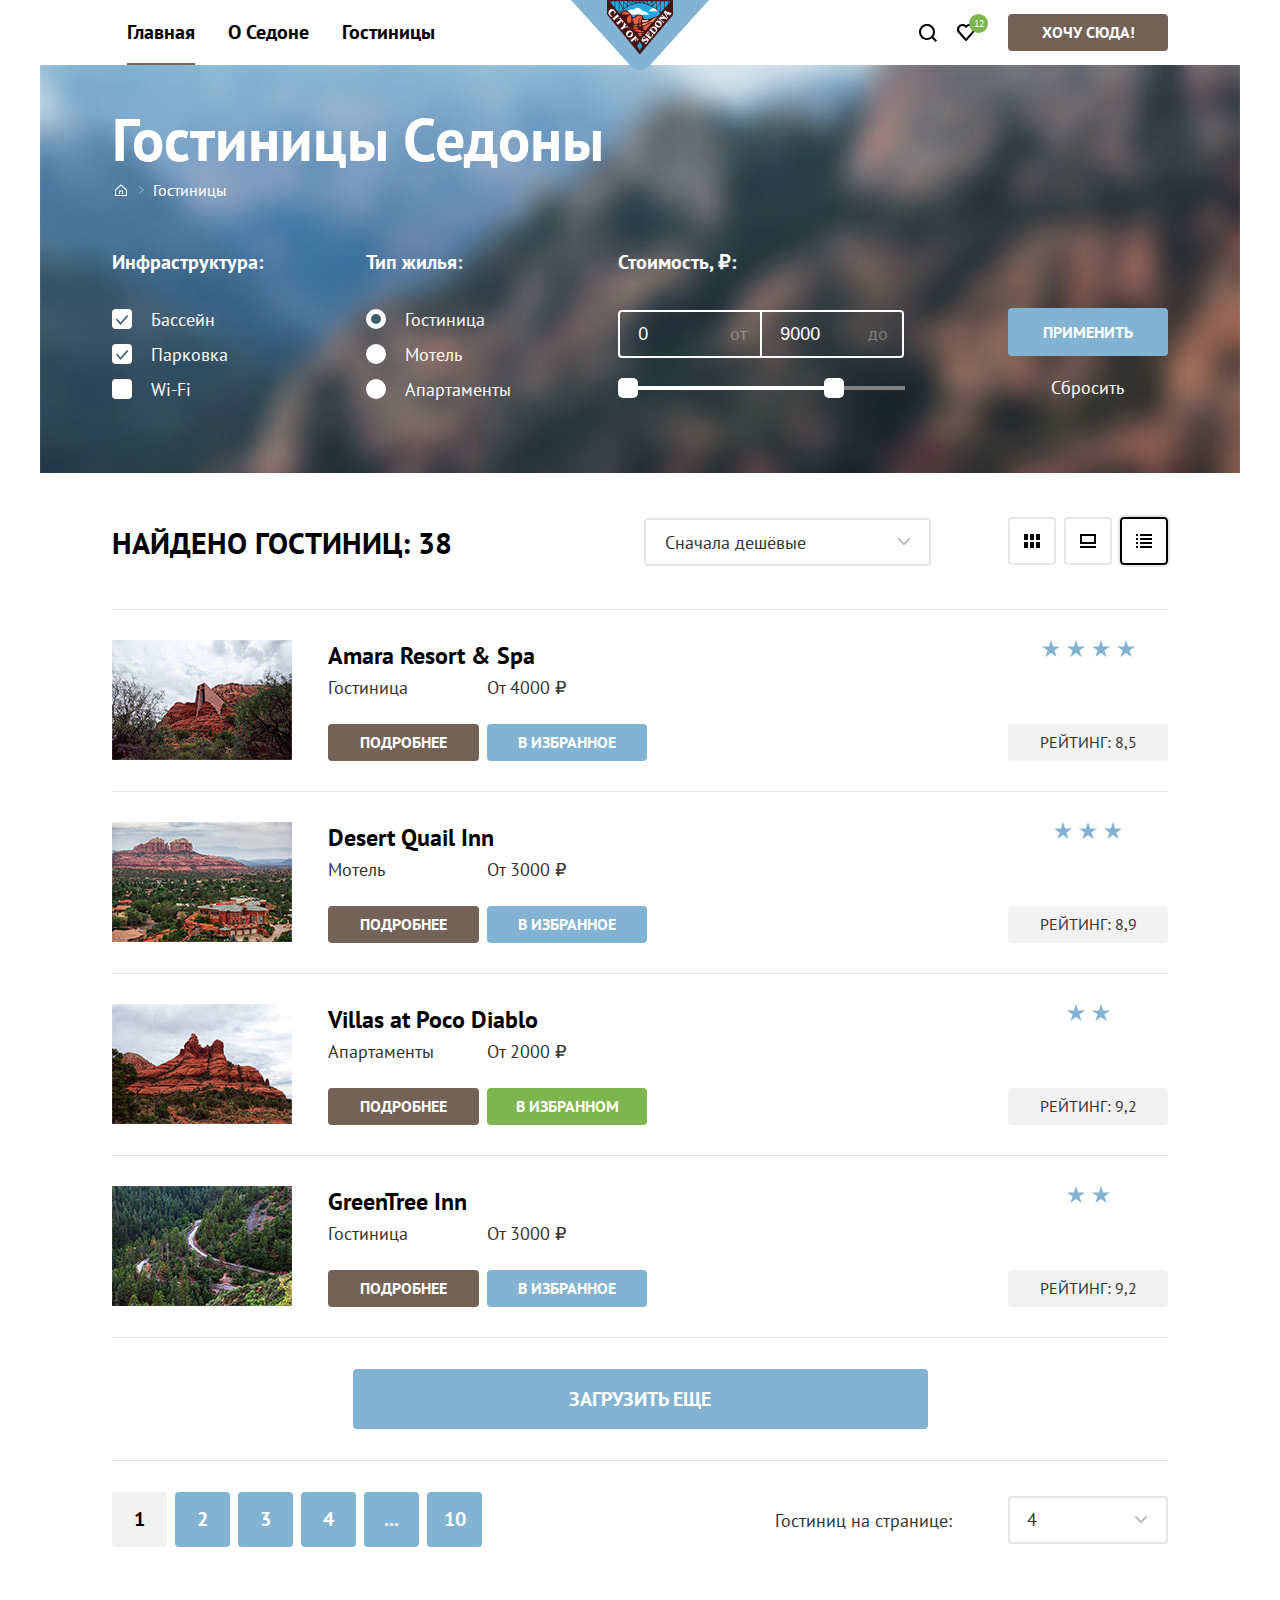
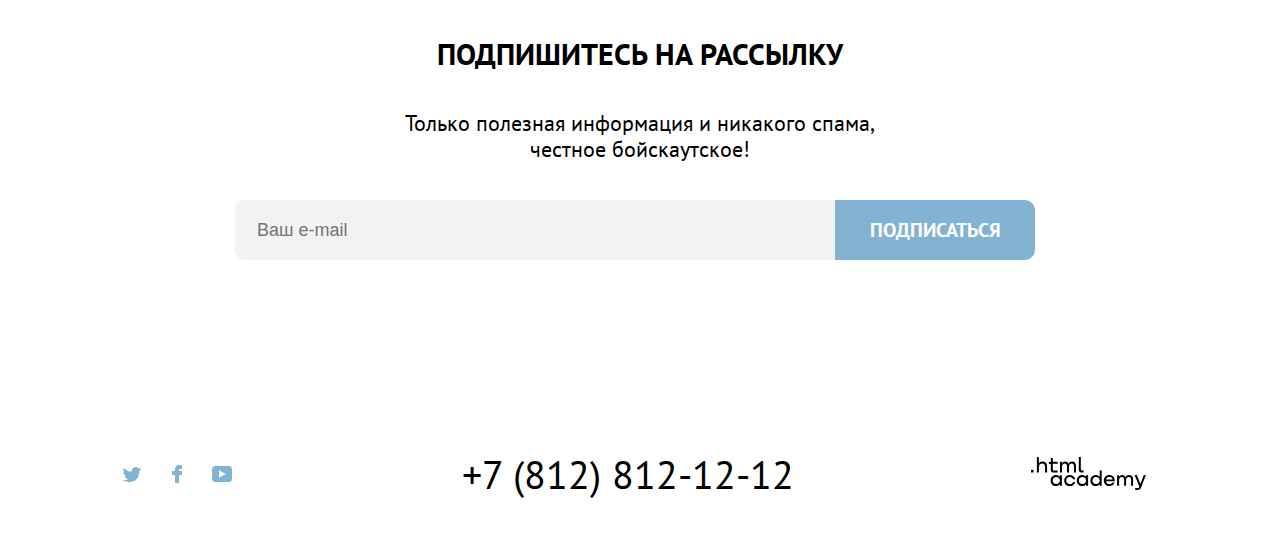
==== commit a56ca470: "добавлены модальные окна, поповеры, формы" ====
--- a/catalog.html
+++ b/catalog.html
@@ -10,9 +10,9 @@
       <nav class="navigation">
         <ul class="navigation-list">
           <li class="navigation-item">
-            <a class="navigation-link" href="index.html">
-              <span class="focus-wrapper">Главная</span>
-            </a>
+            <a class="navigation-link navigation-link-current" href="index.html"
+              ><span class="focus-wrapper">Главная</span></a
+            >
           </li>
           <li class="navigation-item">
             <a class="navigation-link" href="#"
@@ -20,9 +20,7 @@
             >
           </li>
           <li class="navigation-item">
-            <a
-              class="navigation-link navigation-link-current"
-              href="catalog.html"
+            <a class="navigation-link" href="catalog.html"
               ><span class="focus-wrapper">Гостиницы</span></a
             >
           </li>
@@ -79,6 +77,83 @@
             </div>
             <span class="visually-hidden">Избранное</span>
           </a>
+          <div class="popover popover-favorites visually-hidden">
+            <div class="popover-favorites-pointer"></div>
+            <div class="popover-content">
+              <h2 class="popover-title visually-hidden">Избранное</h2>
+              <div class="popover-favorites-border">
+                <ul class="popover-favorites-list">
+                  <li class="popover-favorites-item">
+                    <a class="popover-hotel-wrapper" href="#">
+                      <img
+                        class="popover-hotel-image"
+                        width="48"
+                        height="48"
+                        src="img/catalog/hotels/hotel-2-small.jpg"
+                        alt="Desert Quail Inn"
+                      />
+                      <h3 class="popover-hotel-title">Desert Quail Inn</h3>
+                      <p class="popover-hotel-type">Мотель</p>
+                    </a>
+                    <button class="button-popover-remove">
+                      <span class="visually-hidden">Убрать из избранного</span>
+                      <svg
+                        class="popover-remove-icon"
+                        aria-hidden="true"
+                        focusable="false"
+                        width="16"
+                        height="16"
+                        fill="none"
+                        xmlns="http://www.w3.org/2000/svg"
+                      >
+                        <path
+                          d="M15.3 2.3H.6c-.3 0-.6.2-.6.5s.3.6.6.6h1.7v12c0 .3.3.6.6.6h10.2c.3 0 .6-.3.6-.6v-12h1.7c.3 0 .6-.3.6-.6s-.4-.5-.7-.5Zm-2.8 12.5H3.4V3.4h9.1v11.4ZM6.2 1.2h3.4c.3 0 .6-.3.6-.6S10 0 9.7 0H6.2c-.3 0-.5.3-.5.6s.2.6.5.6Z"
+                        />
+                        <path
+                          d="M6.2 12c.3 0 .6-.3.6-.6V5.7c0-.3-.3-.6-.6-.6s-.6.3-.6.6v5.7c.1.3.3.6.6.6ZM9.7 12c.3 0 .6-.3.6-.6V5.7c0-.3-.3-.6-.6-.6s-.6.4-.6.6v5.7c0 .3.2.6.6.6Z"
+                        />
+                      </svg>
+                    </button>
+                  </li>
+                  <li class="popover-favorites-item">
+                    <a class="popover-hotel-wrapper" href="#">
+                      <img
+                        class="popover-hotel-image"
+                        width="48"
+                        height="48"
+                        src="img/catalog/hotels/hotel-3-small.jpg"
+                        alt="Villas at Poco Diablo"
+                      />
+                      <h3 class="popover-hotel-title">Villas at Poco Diablo</h3>
+                      <p class="popover-hotel-type">Апартаменты</p>
+                    </a>
+                    <button class="button-popover-remove">
+                      <span class="visually-hidden">Убрать из избранного</span>
+                      <svg
+                        class="popover-remove-icon"
+                        aria-hidden="true"
+                        focusable="false"
+                        width="16"
+                        height="16"
+                        fill="none"
+                        xmlns="http://www.w3.org/2000/svg"
+                      >
+                        <path
+                          d="M15.3 2.3H.6c-.3 0-.6.2-.6.5s.3.6.6.6h1.7v12c0 .3.3.6.6.6h10.2c.3 0 .6-.3.6-.6v-12h1.7c.3 0 .6-.3.6-.6s-.4-.5-.7-.5Zm-2.8 12.5H3.4V3.4h9.1v11.4ZM6.2 1.2h3.4c.3 0 .6-.3.6-.6S10 0 9.7 0H6.2c-.3 0-.5.3-.5.6s.2.6.5.6Z"
+                        />
+                        <path
+                          d="M6.2 12c.3 0 .6-.3.6-.6V5.7c0-.3-.3-.6-.6-.6s-.6.3-.6.6v5.7c.1.3.3.6.6.6ZM9.7 12c.3 0 .6-.3.6-.6V5.7c0-.3-.3-.6-.6-.6s-.6.4-.6.6v5.7c0 .3.2.6.6.6Z"
+                        />
+                      </svg>
+                    </button>
+                  </li>
+                </ul>
+              </div>
+              <button class="button button-popover-favorites">
+                Все избранные
+              </button>
+            </div>
+          </div>
           <button class="button button-header" type="button">Хочу сюда!</button>
         </div>
       </nav>
@@ -122,52 +197,52 @@
             action="https://echo.htmlacademy.ru/"
             method="get"
           >
-            <fieldset class="catalog-filter-infrastructure">
+            <fieldset class="filter-item catalog-filter-infrastructure">
               <legend class="catalog-filter-title">Инфраструктура:</legend>
               <ul class="catalog-filter-list">
                 <li class="catalog-filter-item">
-                  <label class="control">
+                  <label class="control control-checkbox">
                     <input
                       class="visually-hidden control-input"
                       type="checkbox"
                       name="pool"
                       checked
                     />
-                    <span class="control-mark"></span>
+                    <span class="control-checkbox-mark"></span>
                     <span class="control-label">Бассейн</span>
                   </label>
                 </li>
                 <li class="catalog-filter-item">
-                  <label class="control">
+                  <label class="control control-checkbox">
                     <input
                       class="visually-hidden control-input"
                       type="checkbox"
                       name="parking"
                       checked
                     />
-                    <span class="control-mark"></span>
+                    <span class="control-checkbox-mark"></span>
                     <span class="control-label">Парковка</span>
                   </label>
                 </li>
                 <li class="catalog-filter-item">
-                  <label class="control">
+                  <label class="control control-checkbox">
                     <input
                       class="visually-hidden control-input"
                       type="checkbox"
                       name="wi-fi"
                     />
-                    <span class="control-mark"></span>
+                    <span class="control-checkbox-mark"></span>
                     <span class="control-label">Wi-Fi</span>
                   </label>
                 </li>
               </ul>
             </fieldset>
 
-            <fieldset class="catalog-filter-accomodation">
+            <fieldset class="filter-item catalog-filter-accomodation">
               <legend class="catalog-filter-title">Тип жилья:</legend>
               <ul class="catalog-filter-list">
                 <li class="catalog-filter-item">
-                  <label class="control">
+                  <label class="control control-radio">
                     <input
                       class="visually-hidden control-input"
                       type="radio"
@@ -175,40 +250,40 @@
                       value="hotel"
                       checked
                     />
-                    <span class="control-mark"></span>
+                    <span class="control-radio-mark"></span>
                     <span class="control-label">Гостиница</span>
                   </label>
                 </li>
                 <li class="catalog-filter-item">
-                  <label class="control">
+                  <label class="control control-radio">
                     <input
                       class="visually-hidden control-input"
                       type="radio"
                       name="hotel-group"
                       value="motel"
                     />
-                    <span class="control-mark"></span>
+                    <span class="control-radio-mark"></span>
                     <span class="control-label">Мотель</span>
                   </label>
                 </li>
                 <li class="catalog-filter-item">
-                  <label class="control">
+                  <label class="control control-radio">
                     <input
                       class="visually-hidden control-input"
                       type="radio"
                       name="hotel-group"
                       value="apartments"
                     />
-                    <span class="control-mark"></span>
+                    <span class="control-radio-mark"></span>
                     <span class="control-label">Апартаменты</span>
                   </label>
                 </li>
               </ul>
             </fieldset>
 
-            <fieldset class="catalog-filter-price">
+            <fieldset class="filter-item catalog-filter-price">
               <legend class="catalog-filter-title">Стоимость, ₽:</legend>
-              <div class="filter-price-inputs">
+              <div class="range-wrapper-inputs">
                 <label
                   class="catalog-filter-label visually-hidden"
                   for="min-price"
@@ -216,11 +291,11 @@
                   от
                 </label>
                 <input
-                  class="catalog-filter-input"
+                  class="catalog-filter-input min-price"
                   type="number"
+                  value="0"
                   name="min-price"
                   id="min-price"
-                  placeholder="от"
                 />
 
                 <label
@@ -230,26 +305,29 @@
                   до
                 </label>
                 <input
-                  class="catalog-filter-input"
+                  class="catalog-filter-input max-price"
                   type="number"
+                  value="9000"
                   name="max-price"
                   id="max-price"
-                  placeholder="до"
                 />
               </div>
-              <div class="filter-price-buttons">
-                <button class="range-toggle toggle-min" type="button">
-                  <span class="visually-hidden">
-                    зменить минимальную цену.
-                  </span>
-                </button>
-                <button class="range-toggle toggle-max" type="button">
-                  <span class="visually-hidden">
-                    Изменить максимальную цену.
-                  </span>
-                </button>
+              <div class="range-scale">
+                <div class="range-bar" style="left: 0px; right: 61px">
+                  <button class="range-toggle range-toggle-min" type="button">
+                    <span class="visually-hidden">
+                      Изменить минимальную цену
+                    </span>
+                  </button>
+                  <button class="range-toggle range-toggle-max" type="button">
+                    <span class="visually-hidden">
+                      Изменить максимальную цену
+                    </span>
+                  </button>
+                </div>
               </div>
             </fieldset>
+
             <div class="catalog-filter-buttons">
               <button class="button button-apply" type="submit">
                 Применить
@@ -266,11 +344,28 @@
         </h2>
         <form class="sorting-type-form">
           <label class="visually-hidden" for="sorting">Сортировка</label>
-          <select class="select-control" id="sorting" name="sorting">
-            <option value="cheap">Сначала дешевые</option>
+          <select
+            class="select-control select-control-sorting"
+            id="sorting"
+            name="sorting"
+          >
+            <option value="cheap">Сначала дешёвые</option>
             <option value="popular">Сначала популярное</option>
             <option value="expensive">Сначала дорогое</option>
           </select>
+          <svg
+            class="select-arrow"
+            aria-hidden="true"
+            focusable="false"
+            width="12"
+            height="7"
+            fill="none"
+            xmlns="http://www.w3.org/2000/svg"
+          >
+            <path
+              d="m6.6 6.7 5.1-5.3a1 1 0 0 0 0-1.2 1 1 0 0 0-1.2 0L6 4.9 1.5.2A1 1 0 0 0 .3.2C.1.3 0 .6 0 .8l.3.6 5.1 5.3c.3.4.9.4 1.2 0Z"
+            />
+          </svg>
           <button class="visually-hidden" type="submit">
             Отсортировать гостиницы
           </button>
@@ -439,11 +534,28 @@
           </ul>
           <form class="rendering-type-amount">
             <label for="rendering">Гостиниц на странице:</label>
-            <select class="select-control" id="rendering" name="rendering">
+            <select
+              class="select-control select-control-rendering"
+              id="rendering"
+              name="rendering"
+            >
               <option value="4">4</option>
               <option value="10">10</option>
               <option value="20">20</option>
             </select>
+            <svg
+              class="select-arrow"
+              aria-hidden="true"
+              focusable="false"
+              width="12"
+              height="7"
+              fill="none"
+              xmlns="http://www.w3.org/2000/svg"
+            >
+              <path
+                d="m6.6 6.7 5.1-5.3a1 1 0 0 0 0-1.2 1 1 0 0 0-1.2 0L6 4.9 1.5.2A1 1 0 0 0 .3.2C.1.3 0 .6 0 .8l.3.6 5.1 5.3c.3.4.9.4 1.2 0Z"
+              />
+            </svg>
             <button class="visually-hidden" type="submit">
               Показать на странице
             </button>
@@ -466,10 +578,12 @@
           >
             <label class="visually-hidden" for="email">Email</label>
             <input
+              class="field"
               type="text"
               id="email"
               name="email"
               placeholder="Ваш e-mail"
+              required
             />
             <button class="button button-mailing" type="submit">
               Подписаться
--- a/styles/styles.css
+++ b/styles/styles.css
@@ -12,6 +12,23 @@
   font-weight: 700;
   src: url("../fonts/ptsans-700.woff2") format("woff2");
   font-display: swap;
+}
+
+@-webkit-keyframes fadeIn {
+  from {
+    opacity: 0;
+  }
+  to {
+    opacity: 1;
+  }
+}
+@keyframes fadeIn {
+  from {
+    opacity: 0;
+  }
+  to {
+    opacity: 1;
+  }
 }
 
 body {
@@ -311,12 +328,14 @@
 }
 
 .button-mailing:hover,
+.button-modal-search:hover,
 .button-favorites:hover,
 .button-show-more:hover {
   background-color: #68a2ca;
 }
 
 .button-mailing:focus-visible,
+.button-modal-search:focus-visible,
 .button-favorites:focus-visible,
 .button-show-more:focus-visible {
   background-color: #68a2ca;
@@ -324,6 +343,7 @@
 }
 
 .button-mailing:active,
+.button-modal-search:active,
 .button-favorites:active,
 .button-show-more:active {
   outline: none;
@@ -337,6 +357,163 @@
 
 .button-mailing:disabled:hover {
   cursor: default;
+}
+
+.modal-children-info {
+  grid-column: 4 / 5;
+  grid-row: 5 / 6;
+  width: 25px;
+  height: 25px;
+  background-color: #83b3d3;
+  background-image: url("../img/icon_modal_info.svg");
+  background-repeat: no-repeat;
+  background-position: center;
+  border-radius: 50%;
+}
+
+.modal-children-info:hover {
+  background-color: #68a2ca;
+}
+
+.modal-children-info:hover ~ .modal-tooltip-info {
+  display: block;
+  -webkit-animation: fadeIn 0.5s;
+  animation: fadeIn 0.5s;
+}
+
+.button-modal-adult-plus,
+.button-modal-adult-minus,
+.button-modal-children-plus,
+.button-modal-children-minus {
+  position: absolute;
+  width: 25px;
+  height: 25px;
+  padding: 0;
+  background-color: transparent;
+  border-radius: 4px;
+}
+
+.button-modal-adult-plus:hover .modal-adult-plus-icon,
+.button-modal-adult-minus:hover .modal-adult-minus-icon,
+.button-modal-children-plus:hover .modal-children-plus-icon,
+.button-modal-children-minus:hover .modal-children-minus-icon {
+  fill: #000000;
+}
+
+.button-modal-adult-plus:focus-visible,
+.button-modal-adult-minus:focus-visible,
+.button-modal-children-plus:focus-visible,
+.button-modal-children-minus:focus-visible {
+  outline: 3px solid #83b3d3;
+}
+
+.button-modal-adult-plus:active,
+.button-modal-adult-minus:active,
+.button-modal-children-plus:active,
+.button-modal-children-minus:active {
+  opacity: 0.3;
+}
+
+.button-modal-adult-plus,
+.button-modal-children-plus {
+  top: 12px;
+  right: 13px;
+}
+
+.button-modal-adult-minus,
+.button-modal-children-minus {
+  top: 12px;
+  left: 13px;
+}
+
+.button-modal-search {
+  grid-column: 1 / -1;
+  grid-row: 6 / 7;
+  margin-top: 40px;
+  width: 575px;
+  height: 60px;
+  font-weight: bold;
+  font-size: 20px;
+  line-height: 40px;
+  text-transform: uppercase;
+  color: #ffffff;
+  background-color: #83b3d3;
+  border-radius: 10px;
+}
+
+.button-modal-search-close {
+  position: absolute;
+  top: 54px;
+  right: 70px;
+  width: 53px;
+  height: 53px;
+  background-color: #f2f2f2;
+  border-radius: 50%;
+}
+
+.button-modal-search-close:hover {
+  background-color: #e6e6e6;
+}
+
+.button-modal-search-close:focus-visible {
+  outline: 3px solid #83b3d3;
+}
+
+.button-modal-search-close:active {
+  background-color: #e6e6e6;
+}
+
+.button-modal-search-close:active .modal-search-close-icon {
+  fill: #a1a1a1;
+}
+
+.modal-search-form {
+  margin-top: 55px;
+}
+
+.modal-search-group {
+  margin: 0;
+  padding: 0;
+}
+
+.button-popover-favorites {
+  padding: 22px 0 22px 0;
+  width: 400px;
+  font-weight: bold;
+  font-size: 16px;
+  line-height: 21px;
+  text-transform: uppercase;
+  background-color: #756257;
+  border-radius: 0px 0px 20px 20px;
+}
+
+.button-popover-remove {
+  margin-top: 7px;
+  margin-left: auto;
+  padding: 0;
+  width: 36px;
+  height: 36px;
+  background-color: #ffffff;
+  border: none;
+  border-radius: 10px;
+  outline: none;
+  cursor: pointer;
+}
+
+.button-popover-remove:hover .popover-remove-icon {
+  fill: #000000;
+}
+
+.button-popover-remove:focus-visible {
+  outline: 3px solid #83b3d3;
+}
+
+.button-popover-remove:active .popover-remove-icon {
+  fill: #cccccc;
+}
+
+.button-popover-remove:active {
+  outline: none;
 }
 
 .button-reset {
@@ -460,22 +637,95 @@
   display: flex;
   flex-direction: column;
   align-items: center;
+  margin-top: 59px;
   width: 160px;
 }
 
 .catalog-filter-form {
   display: flex;
   justify-content: space-between;
-  padding-top: 51px;
-  padding-bottom: 86px;
+  padding-top: 45px;
+  padding-bottom: 63px;
 }
 
 .catalog-filter-infrastructure {
   width: 150px;
 }
 
+.catalog-filter-input {
+  padding: 0;
+  padding-left: 18px;
+  width: 122px;
+  height: 44px;
+  font-weight: normal;
+  font-size: 18px;
+  line-height: 23px;
+  color: #ffffff;
+  background-color: transparent;
+  border: 2px solid #ffffff;
+}
+
+.catalog-filter-input::-webkit-outer-spin-button,
+.catalog-filter-input::-webkit-inner-spin-button {
+  appearance: none;
+  margin: 0;
+}
+
+.catalog-filter-input.max-price {
+  margin-left: -1px;
+  border-radius: 0 4px 4px 0;
+}
+
+.catalog-filter-input.min-price {
+  margin-right: -1px;
+  border-radius: 4px 0 0 4px;
+}
+
+.catalog-filter-input.max-price:hover {
+  z-index: 1;
+  border-color: #b0b7ba;
+}
+
+.catalog-filter-input.max-price:focus-visible {
+  z-index: 1;
+  border-color: #ffffff;
+  box-shadow: inset 0 0 0 3px #83b3d3;
+  outline: 3px solid #83b3d3;
+}
+
+.catalog-filter-input.max-price:active {
+  border-color: #ffffff;
+  background-color: #756257;
+  box-shadow: none;
+  outline: none;
+}
+
+.catalog-filter-input.min-price:hover {
+  z-index: 1;
+  border-color: #b0b7ba;
+}
+
+.catalog-filter-input.min-price:focus-visible {
+  z-index: 1;
+  border-color: #ffffff;
+  box-shadow: inset 0 0 0 3px #83b3d3;
+  outline: 3px solid #83b3d3;
+}
+
+.catalog-filter-input.min-price:active {
+  border-color: #ffffff;
+  background-color: #756257;
+  box-shadow: none;
+  outline: none;
+}
+
+.catalog-filter-item {
+  margin-bottom: 9px;
+}
+
 .catalog-filter-list {
   margin: 0;
+  margin-top: 30px;
   padding: 0;
   list-style-type: none;
 }
@@ -485,6 +735,7 @@
 }
 
 .catalog-filter-title {
+  padding: 0;
   font-size: 20px;
   line-height: 26px;
   font-weight: bold;
@@ -516,7 +767,6 @@
   justify-content: space-between;
   width: 810px;
   height: 224px;
-
   margin-left: auto;
   margin-right: auto;
 }
@@ -573,7 +823,76 @@
   opacity: 0.3;
 }
 
-fieldset {
+.control {
+  position: relative;
+  display: block;
+  padding-left: 39px;
+}
+
+.control-checkbox-mark {
+  position: absolute;
+  width: 20px;
+  height: 20px;
+  top: 4px;
+  left: 0;
+  background-color: #ffffff;
+  border-radius: 4px;
+}
+
+.control-checkbox:hover .control-checkbox-mark {
+  opacity: 0.6;
+}
+
+.control-checkbox:focus-within .control-checkbox-mark {
+  background-color: rgba(255, 255, 255, 0.6);
+  outline: 3px solid #83b3d3;
+}
+
+.control-checkbox:active .control-checkbox-mark {
+  opacity: 0.3;
+}
+
+.control-input[type="checkbox"]:checked + .control-checkbox-mark:before {
+  position: absolute;
+  top: 6px;
+  left: 4px;
+  width: 13px;
+  height: 10px;
+  background-image: url("../img/catalog/icon_checked.svg");
+  background-repeat: no-repeat;
+  content: "";
+}
+
+.control-radio-mark {
+  position: absolute;
+  width: 20px;
+  height: 20px;
+  top: 4px;
+  left: 0;
+  background-color: #ffffff;
+  border-radius: 50%;
+}
+
+.control-radio:hover .control-radio-mark {
+  background-color: rgba(255, 255, 255, 0.6);
+}
+
+.control-radio:focus-within .control-radio-mark {
+  outline: 3px solid #83b3d3;
+}
+
+.control-input[type="radio"]:checked + .control-radio-mark:before {
+  position: absolute;
+  top: 5px;
+  left: 5px;
+  width: 10px;
+  height: 10px;
+  background-color: #3f5e72;
+  border-radius: 50%;
+  content: "";
+}
+
+.filter-item {
   margin: 0;
   padding: 0;
   border: none;
@@ -600,8 +919,39 @@
   height: 19px;
 }
 
-.filter-price-inputs {
-  display: flex;
+.field {
+  grid-column: 1 / 2;
+  height: 60px;
+  padding: 0;
+  padding-left: 22px;
+  font-size: 18px;
+  line-height: 26px;
+  font-weight: normal;
+  color: #000000;
+  background-color: #f2f2f2;
+  border: none;
+  border-radius: 10px 0px 0px 10px;
+}
+
+.field:hover {
+  background-color: #e6e6e6;
+}
+
+.field:focus-visible {
+  background-color: #e6e6e6;
+  outline: 3px solid #83b3d3;
+}
+
+.field:active {
+  outline: 2px solid #000000;
+}
+
+.field.error {
+  outline: 2px solid #ff5757;
+}
+
+.field:focus-visible:invalid {
+  outline: 2px solid #ff5757;
 }
 
 .focus-wrapper {
@@ -632,6 +982,88 @@
 
 .footer-logo-htmlacademy:active {
   opacity: 0.3;
+}
+
+.field-modal-arrival,
+.field-modal-departure {
+  box-sizing: border-box;
+  width: 420px;
+  height: 50px;
+  padding-left: 19px;
+  padding-right: 40px;
+  font-family: inherit;
+  font-weight: bold;
+  font-size: 18px;
+  line-height: 40px;
+  background-image: url("../img/icon_modal_date.svg");
+  background-repeat: no-repeat;
+  background-position: 386px 19px;
+  border-radius: 4px;
+}
+
+.field-modal-arrival {
+  grid-column: 2 / -1;
+  grid-row: 1 / 2;
+}
+
+.field-modal-arrival:active,
+.field-modal-departure:active,
+.field-modal-adult-amount:active,
+.field-modal-children-amount:active {
+  background-color: #ffffff;
+}
+
+.field-modal-departure {
+  grid-column: 2 / -1;
+  grid-row: 3 / 4;
+}
+
+.field-modal-adult-amount,
+.field-modal-children-amount {
+  width: 133px;
+  height: 50px;
+  padding: 0;
+  font-family: inherit;
+  font-weight: bold;
+  font-size: 18px;
+  line-height: 40px;
+  text-align: center;
+  border-radius: 4px;
+  background: #f2f2f2;
+}
+
+.field-modal-adult-wrapper {
+  position: relative;
+  width: 133px;
+  height: 50px;
+  grid-column: 2 / 3;
+  grid-row: 5 / 6;
+}
+
+.field-modal-adult-label {
+  grid-column: 1 / 2;
+  grid-row: 5 / 6;
+}
+
+.field-modal-arrival-label {
+  grid-column: 1 / 2;
+  grid-row: 1 / 2;
+}
+
+.field-modal-children-wrapper {
+  position: relative;
+  grid-column: 5 / -1;
+  grid-row: 5 / 6;
+}
+
+.field-modal-children-label {
+  grid-column: 3 / 4;
+  grid-row: 5 / 6;
+}
+
+.field-modal-departure-label {
+  grid-column: 1 / 2;
+  grid-row: 3 / 4;
 }
 
 .footer-phone {
@@ -812,20 +1244,6 @@
   color: #333333;
 }
 
-input[name="email"] {
-  grid-column: 1 / 2;
-  height: 60px;
-  padding: 0;
-  padding-left: 22px;
-  font-size: 18px;
-  line-height: 26px;
-  font-weight: normal;
-  color: #000000;
-  background-color: #f2f2f2;
-  border: none;
-  border-radius: 10px 0px 0px 10px;
-}
-
 .icon-favorites-ellipse {
   position: absolute;
   top: 0px;
@@ -943,6 +1361,126 @@
   line-height: 36px;
   font-weight: bold;
   text-transform: uppercase;
+}
+
+.modal-message {
+  display: block;
+  align-self: start;
+  font-weight: normal;
+  font-size: 16px;
+  line-height: 29px;
+  color: #333333;
+}
+
+.modal-message-arrival {
+  grid-column: 2 / -1;
+  grid-row: 2 / 3;
+}
+
+.modal-message-departure {
+  grid-column: 2 / -1;
+  grid-row: 4 / 5;
+}
+
+.modal-message-error {
+  color: #ff5757;
+}
+
+.modal {
+  position: relative;
+  margin: auto;
+  padding: 70px;
+  padding-top: 62px;
+  background-color: #ffffff;
+  border-radius: 30px;
+}
+
+.modal-adult-minus-icon,
+.modal-adult-plus-icon,
+.modal-children-minus-icon,
+.modal-children-plus-icon {
+  position: absolute;
+  top: 0;
+  right: 0;
+  bottom: 0;
+  left: 0;
+  margin: auto;
+  fill: #b3b3b3;
+}
+
+.modal-container {
+  position: fixed;
+  z-index: 2;
+  top: 0;
+  left: 0;
+  display: flex;
+  width: 100%;
+  height: 100%;
+  background-color: rgba(242, 242, 242, 0.8);
+}
+
+.modal-container-close {
+  display: none;
+}
+
+.modal-search {
+  width: 575px;
+}
+
+.modal-search-close-icon {
+  position: absolute;
+  top: 0;
+  right: 0;
+  bottom: 0;
+  left: 0;
+  margin: auto;
+  fill: #000000;
+}
+
+.modal-search-title {
+  margin: 0;
+  font-weight: bold;
+  font-size: 30px;
+  line-height: 40px;
+  text-transform: uppercase;
+}
+
+.modal-search-form {
+  display: grid;
+  grid-template-columns: 155px 189px 54px 43px 133px;
+  grid-template-rows: 50px 40px 50px 40px 50px;
+  align-items: center;
+  font-weight: bold;
+  font-size: 18px;
+  line-height: 40px;
+}
+
+.modal-tooltip-info {
+  box-sizing: border-box;
+  width: 256px;
+  padding: 19px 18px 18px 22px;
+  top: 391px;
+  left: 351px;
+  font-family: inherit;
+  font-weight: normal;
+  font-size: 16px;
+  line-height: 20px;
+  color: #ffffff;
+  background-color: #333333;
+  box-shadow: 0px 15px 30px rgba(0, 0, 0, 0.3);
+  border-radius: 10px;
+}
+
+.modal-tooltip-info::before {
+  position: absolute;
+  width: 19px;
+  height: 9px;
+  top: -8px;
+  left: 50%;
+  margin-left: -8px;
+  background-image: url("../img/icon_model_toolip_pointer.svg");
+  background-repeat: no-repeat;
+  content: "";
 }
 
 .navigation {
@@ -1024,6 +1562,7 @@
 }
 
 .navigation-user {
+  position: relative;
   display: flex;
   flex-wrap: wrap;
   align-items: center;
@@ -1154,6 +1693,184 @@
   list-style-type: none;
 }
 
+.popover {
+  position: absolute;
+  box-sizing: border-box;
+  display: none;
+}
+
+.popover-open {
+  display: block;
+}
+
+.popover-favorites {
+  z-index: 1;
+  top: 62px;
+  right: 0;
+  width: 400px;
+  background-color: #ffffff;
+  border-radius: 20px;
+}
+
+.popover-favorites-border {
+  border: 1px solid #e6e6e6;
+  border-bottom: none;
+  border-radius: 20px 20px 0 0;
+}
+
+.popover-favorites-item {
+  display: flex;
+  margin-bottom: 15px;
+  width: 370px;
+}
+
+.popover-favorites-item:last-child {
+  margin-bottom: 0;
+}
+
+.popover-favorites-list {
+  margin: 15px;
+  padding: 0;
+  list-style-type: none;
+}
+
+.popover-favorites-pointer {
+  position: absolute;
+  top: -8px;
+  left: 50%;
+  margin-left: -12px;
+  width: 20px;
+  height: 10px;
+  background-image: url("../img/catalog/icon_popover_pointer.svg");
+  background-repeat: no-repeat;
+}
+
+.popover-hotel-image {
+  grid-column: 1 / 2;
+  grid-row: 1 / 3;
+  padding-right: 17px;
+}
+
+.popover-hotel-title {
+  grid-column: 2 / 3;
+  grid-row: 1 / 2;
+  align-self: center;
+  margin: 0;
+  padding: 0;
+  font-weight: bold;
+  font-size: 18px;
+  line-height: 40px;
+  color: #000000;
+}
+
+.popover-hotel-type {
+  grid-column: 2 / 3;
+  grid-row: 2 / 3;
+  align-self: center;
+  margin: 0;
+  padding: 0;
+  font-weight: normal;
+  font-size: 16px;
+  line-height: 40px;
+  color: #333333;
+}
+
+.popover-hotel-wrapper {
+  display: grid;
+  grid-template-columns: repeat(2, max-content);
+  grid-template-rows: repeat(2, 24px);
+  padding: 10px;
+  text-decoration: none;
+  border-radius: 10px;
+}
+
+.popover-hotel-wrapper:hover {
+  opacity: 0.6;
+}
+
+.popover-hotel-wrapper:focus-visible {
+  outline: 3px solid #83b3d3;
+}
+
+.popover-hotel-wrapper:active {
+  opacity: 0.3;
+}
+
+.popover-remove-icon {
+  fill: #cccccc;
+}
+
+.range-bar {
+  position: absolute;
+  height: 4px;
+  background-color: #ffffff;
+}
+
+.range-scale {
+  position: relative;
+  height: 4px;
+  margin-top: 28px;
+  background-color: #817f7f;
+}
+
+.range-toggle {
+  position: absolute;
+  width: 20px;
+  height: 20px;
+  background-color: #ffffff;
+  border-style: none;
+  border-radius: 5px;
+  cursor: pointer;
+}
+
+.range-toggle:focus-visible {
+  outline: 3px solid #83b3d3;
+}
+
+.range-toggle:active {
+  outline: 2px solid #83b3d3;
+}
+
+.range-toggle-min {
+  top: -8px;
+  left: 0;
+}
+
+.range-toggle-max {
+  top: -8px;
+  right: 0px;
+}
+
+.range-wrapper-inputs {
+  display: flex;
+  position: relative;
+  margin-top: 35px;
+}
+
+.range-wrapper-inputs::before {
+  position: absolute;
+  top: 12px;
+  left: 112px;
+  font-weight: normal;
+  font-size: 18px;
+  line-height: 23px;
+  color: #ffffff;
+  opacity: 0.3;
+  content: "от";
+}
+
+.range-wrapper-inputs::after {
+  position: absolute;
+  top: 12px;
+  left: 250px;
+  font-weight: normal;
+  font-size: 18px;
+  line-height: 23px;
+  color: #ffffff;
+  opacity: 0.3;
+  content: "до";
+}
+
 .rendering-list {
   display: flex;
   margin: 0;
@@ -1163,6 +1880,7 @@
 }
 
 .rendering-type-amount {
+  position: relative;
   margin-left: auto;
   font-size: 18px;
   line-height: 23px;
@@ -1262,26 +1980,65 @@
   text-transform: uppercase;
 }
 
-select[name="sorting"] {
+.select-arrow {
+  position: absolute;
+  z-index: -1;
+  top: 50%;
+  right: 21px;
+  margin-top: -4px;
+  fill: #b3b3b3;
+}
+
+.select-control {
+  font-family: inherit;
+  font-weight: normal;
+  font-size: 18px;
+  line-height: 23px;
+  color: #333333;
+  background-color: transparent;
+  border: 2px solid #e6e6e6;
+  border-radius: 4px;
+  appearance: none;
+}
+
+.select-control:hover {
+  border-color: #83b3d3;
+}
+
+.select-control:focus {
+  border-color: #83b3d3;
+  outline: none;
+}
+
+.select-control:active {
+  border-color: #e6e6e6;
+}
+
+.select-control:active + .select-arrow {
+  fill: #e6e6e6;
+}
+
+.select-control-sorting {
   width: 287px;
   height: 48px;
-  background-color: #ffffff;
-  border: 2px solid #e6e6e6;
-  border-radius: 4px;
-}
-
-select[name="rendering"] {
+  padding-left: 19px;
+}
+
+.select-control-rendering {
   width: 160px;
   height: 48px;
+  padding-left: 17px;
   margin-left: 51px;
-  background-color: #ffffff;
-  border: 2px solid #e6e6e6;
-  border-radius: 4px;
 }
 
 .sorting-type-form {
-  width: 287px;
+  position: relative;
   margin-left: 192px;
+}
+
+.tooltip {
+  position: absolute;
+  display: none;
 }
 
 .visually-hidden {
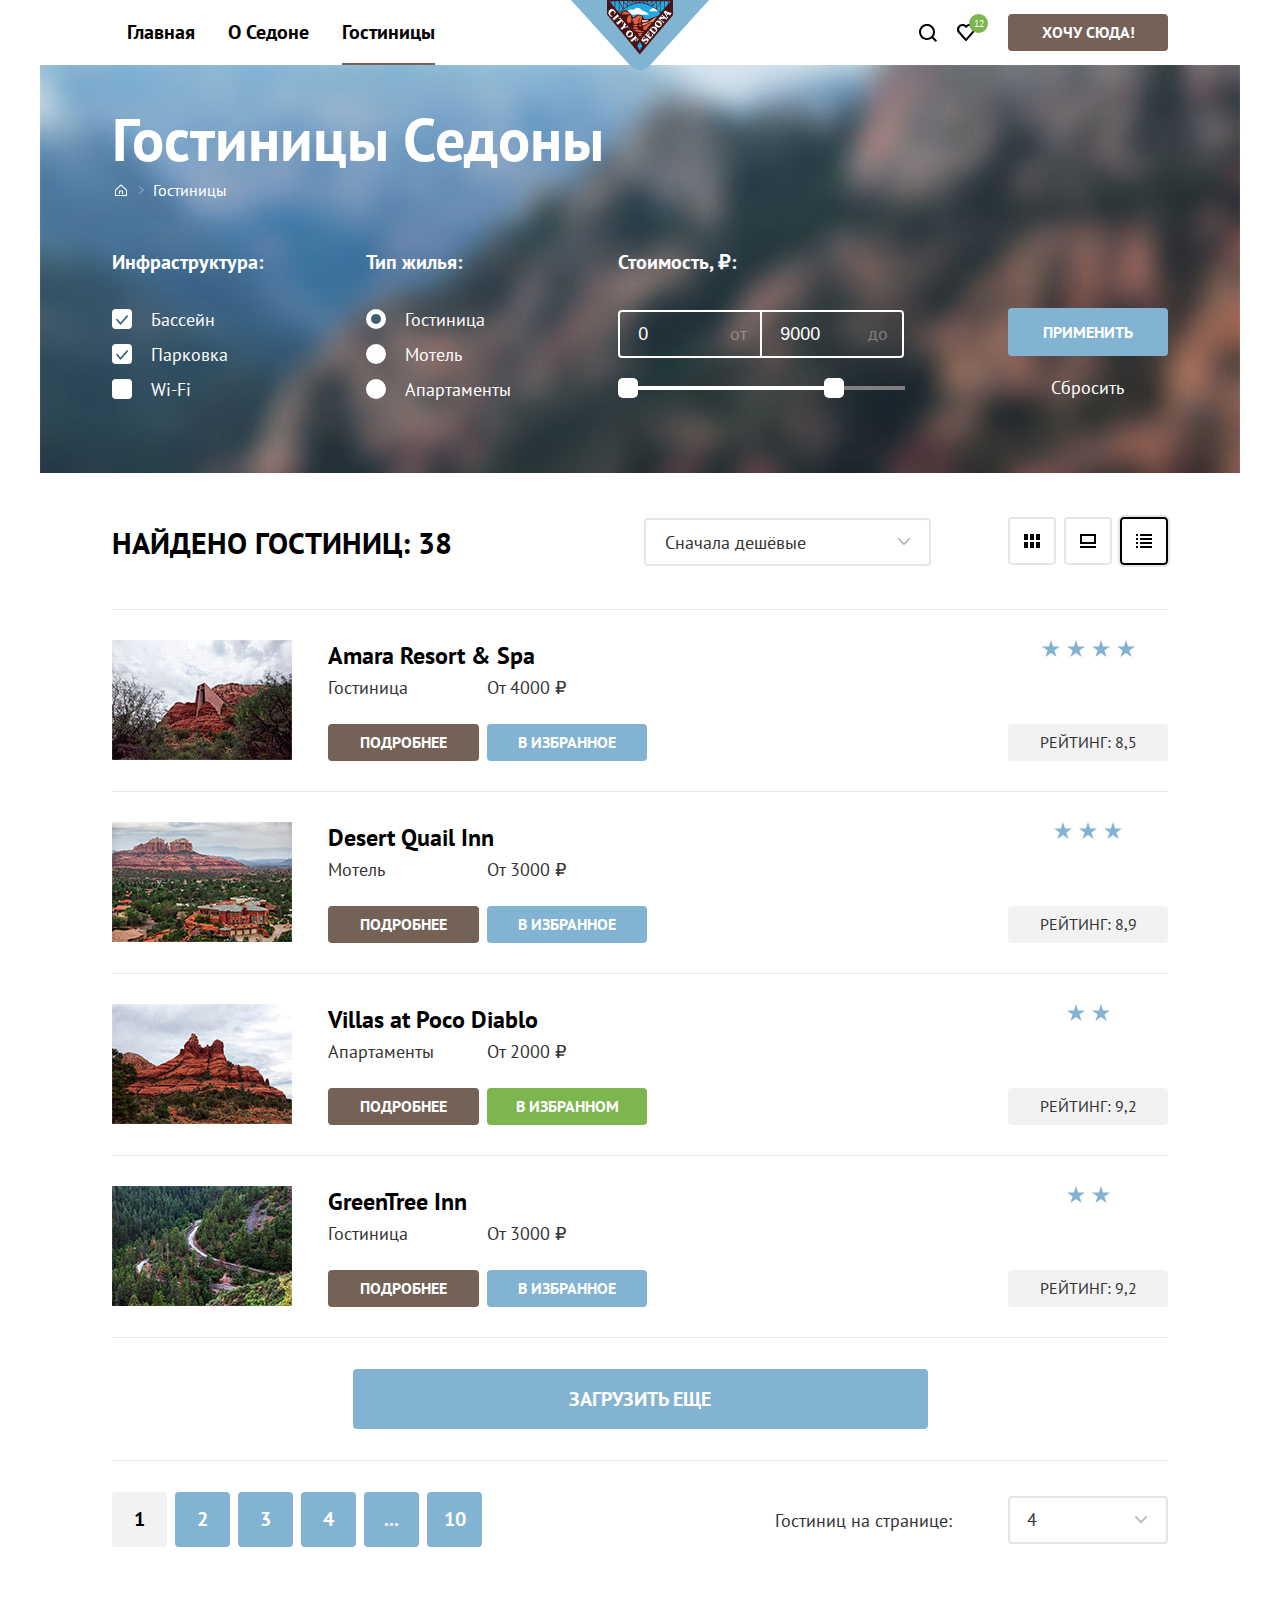
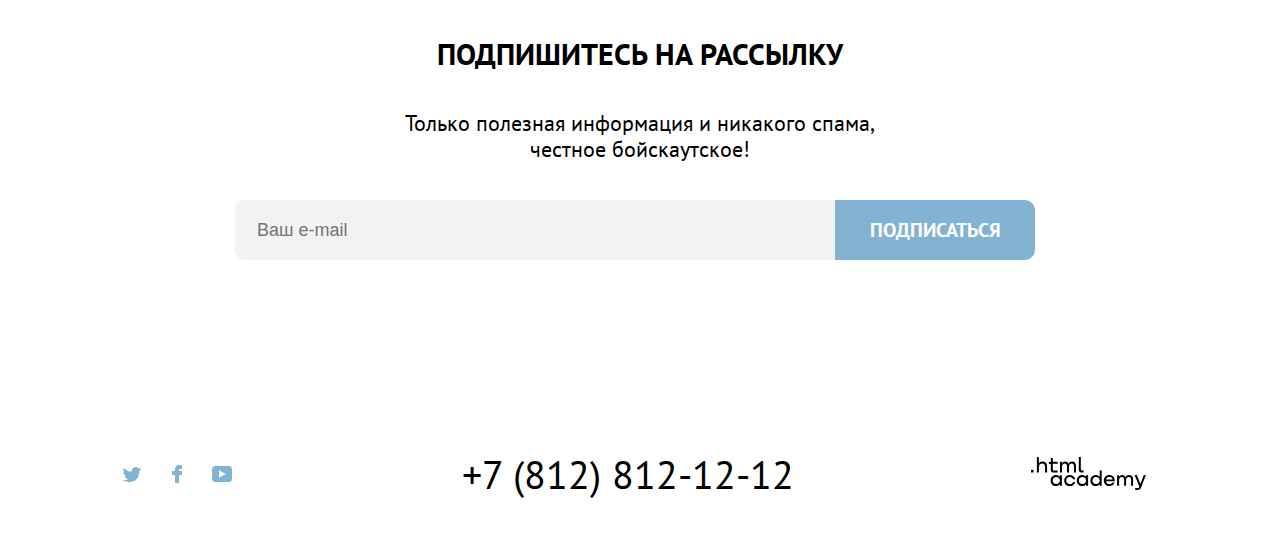
==== commit ade51fc7: "добавлены favicon, tange-toggle:hover" ====
--- a/catalog.html
+++ b/catalog.html
@@ -3,6 +3,7 @@
   <head>
     <meta charset="utf-8" />
     <title>Каталог</title>
+    <link rel="icon" type="image/png" sizes="32x32" href="img/favicon-32x32.png">
     <link rel="stylesheet" href="styles/styles.css" />
   </head>
   <body>
@@ -10,7 +11,7 @@
       <nav class="navigation">
         <ul class="navigation-list">
           <li class="navigation-item">
-            <a class="navigation-link navigation-link-current" href="index.html"
+            <a class="navigation-link" href="index.html"
               ><span class="focus-wrapper">Главная</span></a
             >
           </li>
@@ -20,7 +21,7 @@
             >
           </li>
           <li class="navigation-item">
-            <a class="navigation-link" href="catalog.html"
+            <a class="navigation-link navigation-link-current" href="catalog.html"
               ><span class="focus-wrapper">Гостиницы</span></a
             >
           </li>
--- a/styles/styles.css
+++ b/styles/styles.css
@@ -1823,11 +1823,16 @@
   cursor: pointer;
 }
 
+.range-toggle:hover {
+  background-color: #cccccc;
+}
+
 .range-toggle:focus-visible {
   outline: 3px solid #83b3d3;
 }
 
 .range-toggle:active {
+  background-color: #ffffff;
   outline: 2px solid #83b3d3;
 }
 
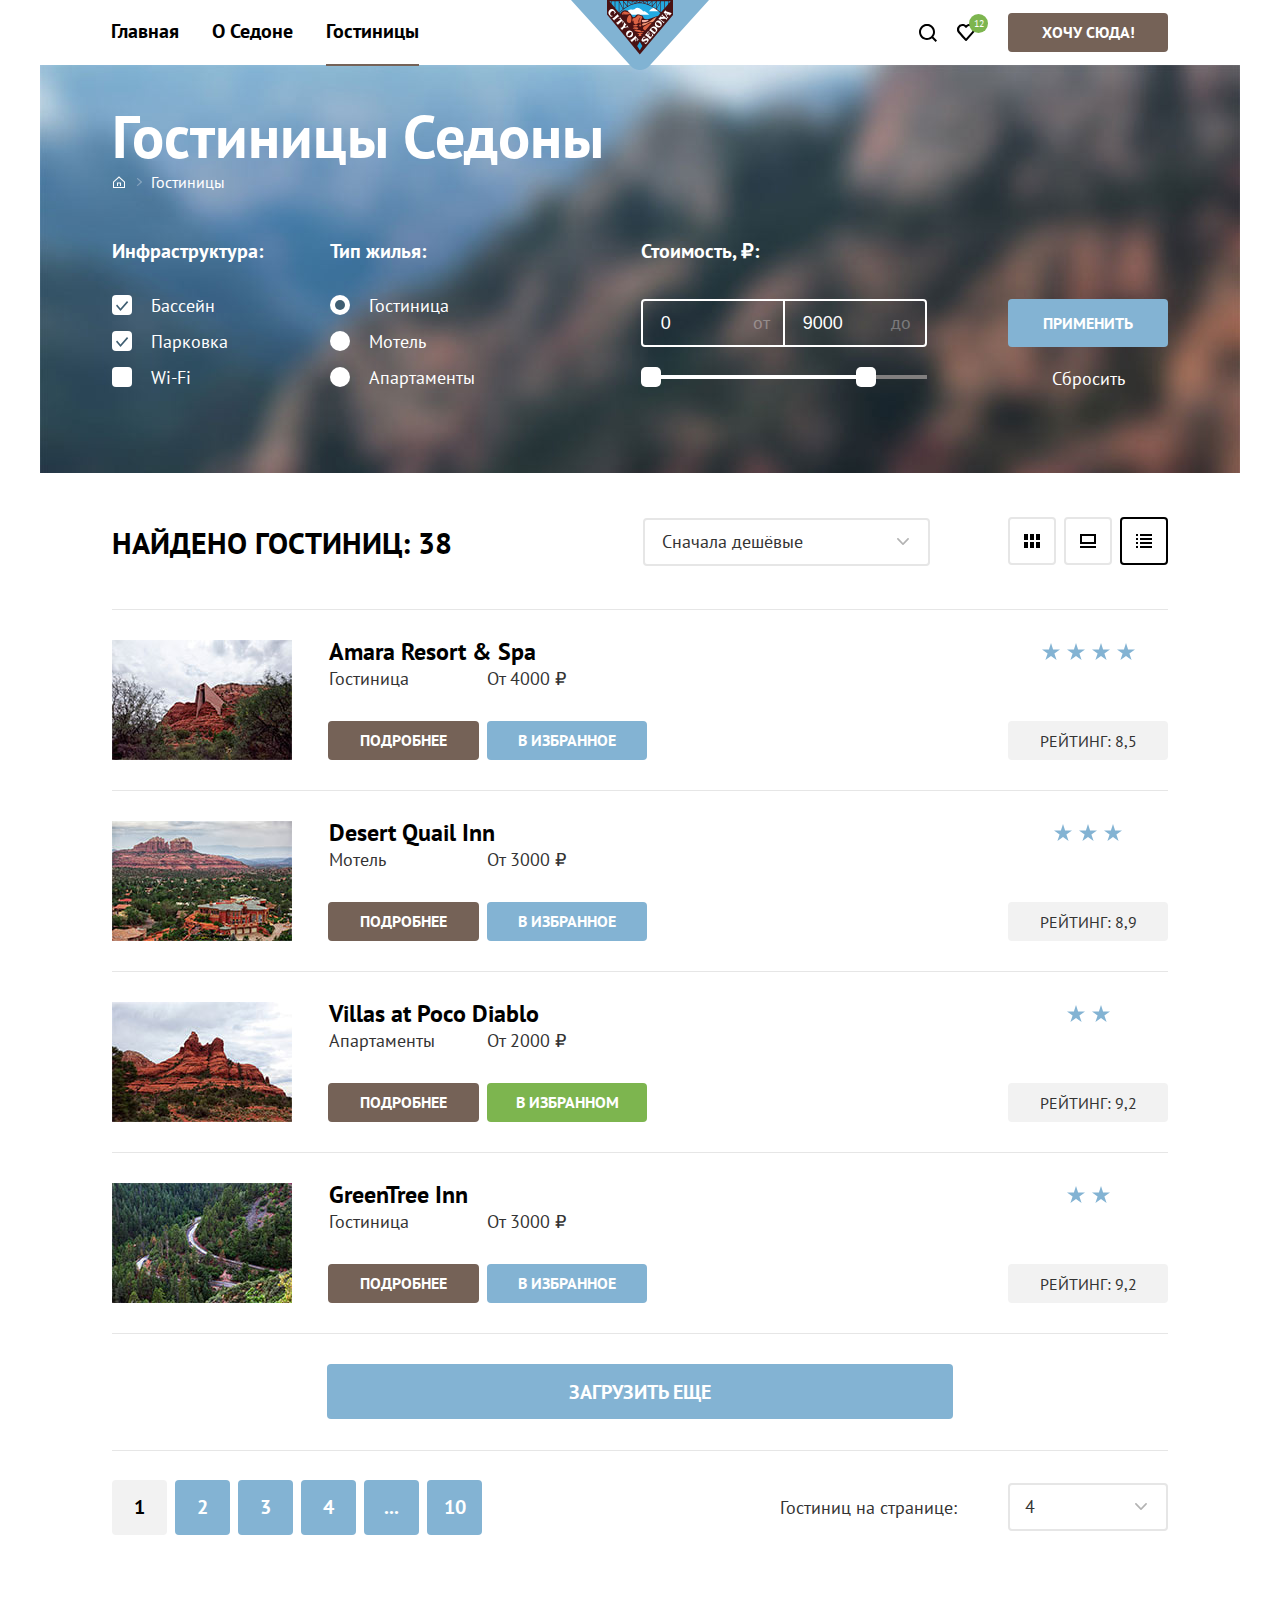
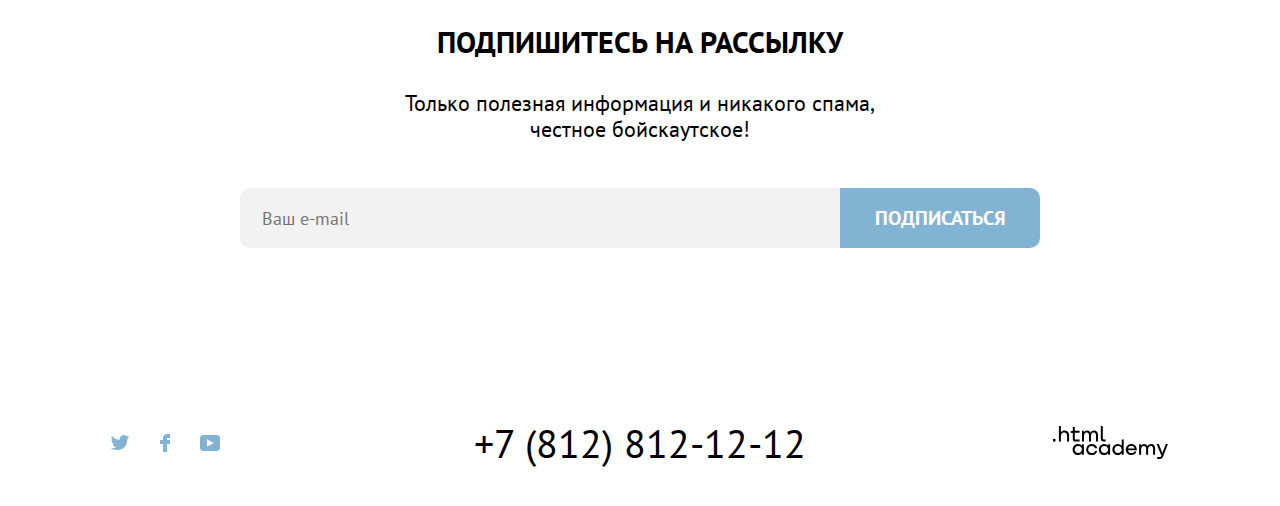
==== commit 3881bb73: "корректировка по критериям codeguide html academy" ====
--- a/catalog.html
+++ b/catalog.html
@@ -3,7 +3,12 @@
   <head>
     <meta charset="utf-8" />
     <title>Каталог</title>
-    <link rel="icon" type="image/png" sizes="32x32" href="img/favicon-32x32.png">
+    <link
+      rel="icon"
+      type="image/png"
+      sizes="32x32"
+      href="img/favicon-32x32.png"
+    />
     <link rel="stylesheet" href="styles/styles.css" />
   </head>
   <body>
@@ -11,74 +16,84 @@
       <nav class="navigation">
         <ul class="navigation-list">
           <li class="navigation-item">
-            <a class="navigation-link" href="index.html"
-              ><span class="focus-wrapper">Главная</span></a
-            >
+            <a class="navigation-link" href="index.html">
+              <span class="focus-wrapper">Главная</span>
+            </a>
           </li>
           <li class="navigation-item">
-            <a class="navigation-link" href="#"
-              ><span class="focus-wrapper">О Седоне</span></a
-            >
+            <a class="navigation-link" href="#">
+              <span class="focus-wrapper">О Седоне</span>
+            </a>
           </li>
           <li class="navigation-item">
-            <a class="navigation-link navigation-link-current" href="catalog.html"
+            <a
+              class="navigation-link navigation-link-current"
+              href="catalog.html"
               ><span class="focus-wrapper">Гостиницы</span></a
             >
           </li>
         </ul>
         <div class="navigation-user">
-          <a class="navigation-user-search" href="#">
-            <svg
-              class="navigation-icon"
-              aria-hidden="true"
-              focusable="false"
-              width="18"
-              height="18"
-              viewBox="0 0 18 18"
-              fill="none"
-              xmlns="http://www.w3.org/2000/svg"
-            >
-              <path
-                d="M18 16.4999L14.3 12.7999C15.3 11.4999 16 9.7999 16 7.8999C16 3.4999 12.4 -0.100098 8 -0.100098C3.6 -0.100098 0 3.5999 0 7.9999C0 12.3999 3.6 15.9999 8 15.9999C9.8 15.9999 11.5 15.3999 12.9 14.2999L16.6 17.9999L18 16.4999ZM8 13.9999C4.7 13.9999 2 11.2999 2 7.9999C2 4.6999 4.7 1.9999 8 1.9999C11.3 1.9999 14 4.6999 14 7.9999C14 11.2999 11.3 13.9999 8 13.9999Z"
-              />
-            </svg>
-            <span class="visually-hidden">Поиск</span>
-          </a>
-          <a class="button navigation-user-favorites" href="#">
-            <svg
-              class="navigation-icon"
-              aria-hidden="true"
-              focusable="false"
-              width="18"
-              height="17"
-              fill="none"
-              xmlns="http://www.w3.org/2000/svg"
-            >
-              <path
-                d="M8.9 17a.9.9 0 0 1-.8-.4c-5.4-6.1-6.7-7.5-7-7.9A5.4 5.4 0 0 1 5.5 0C6.8 0 8 .5 9 1.3a5.46 5.46 0 0 1 9 4.1c0 1.3-.5 2.5-1.3 3.4l-7 7.9c-.2.2-.4.3-.8.3Zm-6-9.5c.3.4 3.5 4 6.1 6.9l6.2-7c.5-.5.7-1.2.7-2 0-1.8-1.5-3.3-3.3-3.3-1 0-2 .5-2.7 1.3-.3.3-.6.4-.9.4-.3 0-.6-.2-.8-.4-.7-.8-1.7-1.3-2.7-1.3-1.8 0-3.3 1.5-3.3 3.3-.1.9.3 1.6.7 2.1-.1 0-.1 0 0 0Z"
-              />
-            </svg>
-            <div class="icon-favorites-ellipse">
-              <div class="favorites-ellipse">
+          <ul class="navigation-user-list">
+            <li class="navigation-user-item">
+              <a class="navigation-user-search" href="#">
                 <svg
+                  class="navigation-icon"
                   aria-hidden="true"
                   focusable="false"
-                  width="19"
-                  height="19"
+                  width="18"
+                  height="18"
+                  viewBox="0 0 18 18"
                   fill="none"
                   xmlns="http://www.w3.org/2000/svg"
                 >
                   <path
-                    d="M19 9.5a9.5 9.5 0 1 1-19 0 9.5 9.5 0 0 1 19 0Z"
-                    fill="#7DB54F"
+                    d="M18 16.4999L14.3 12.7999C15.3 11.4999 16 9.7999 16 7.8999C16 3.4999 12.4 -0.100098 8 -0.100098C3.6 -0.100098 0 3.5999 0 7.9999C0 12.3999 3.6 15.9999 8 15.9999C9.8 15.9999 11.5 15.3999 12.9 14.2999L16.6 17.9999L18 16.4999ZM8 13.9999C4.7 13.9999 2 11.2999 2 7.9999C2 4.6999 4.7 1.9999 8 1.9999C11.3 1.9999 14 4.6999 14 7.9999C14 11.2999 11.3 13.9999 8 13.9999Z"
                   />
                 </svg>
-                <span class="favorites-number">12</span>
-              </div>
-            </div>
-            <span class="visually-hidden">Избранное</span>
-          </a>
-          <div class="popover popover-favorites visually-hidden">
+                <span class="visually-hidden">Поиск</span>
+              </a>
+            </li>
+            <li class="navigation-user-item">
+              <a class="button navigation-user-favorites" href="#">
+                <svg
+                  class="navigation-icon"
+                  aria-hidden="true"
+                  focusable="false"
+                  width="18"
+                  height="17"
+                  viewBox="0 0 18 17"
+                  fill="none"
+                  xmlns="http://www.w3.org/2000/svg"
+                >
+                  <path
+                    d="M8.9 17a.9.9 0 0 1-.8-.4c-5.4-6.1-6.7-7.5-7-7.9A5.4 5.4 0 0 1 5.5 0C6.8 0 8 .5 9 1.3a5.46 5.46 0 0 1 9 4.1c0 1.3-.5 2.5-1.3 3.4l-7 7.9c-.2.2-.4.3-.8.3Zm-6-9.5c.3.4 3.5 4 6.1 6.9l6.2-7c.5-.5.7-1.2.7-2 0-1.8-1.5-3.3-3.3-3.3-1 0-2 .5-2.7 1.3-.3.3-.6.4-.9.4-.3 0-.6-.2-.8-.4-.7-.8-1.7-1.3-2.7-1.3-1.8 0-3.3 1.5-3.3 3.3-.1.9.3 1.6.7 2.1-.1 0-.1 0 0 0Z"
+                  />
+                </svg>
+                <div class="icon-favorites-ellipse">
+                  <div class="favorites-ellipse">
+                    <svg
+                      aria-hidden="true"
+                      focusable="false"
+                      width="19"
+                      height="19"
+                      viewBox="0 0 19 19"
+                      fill="none"
+                      xmlns="http://www.w3.org/2000/svg"
+                    >
+                      <path
+                        d="M19 9.5a9.5 9.5 0 1 1-19 0 9.5 9.5 0 0 1 19 0Z"
+                        fill="#7DB54F"
+                      />
+                    </svg>
+                    <span class="favorites-number">12</span>
+                  </div>
+                </div>
+                <span class="visually-hidden">Избранное</span>
+              </a>
+            </li>
+          </ul>
+          <div class="popover popover-favorites">
             <div class="popover-favorites-pointer"></div>
             <div class="popover-content">
               <h2 class="popover-title visually-hidden">Избранное</h2>
@@ -91,12 +106,12 @@
                         width="48"
                         height="48"
                         src="img/catalog/hotels/hotel-2-small.jpg"
-                        alt="Desert Quail Inn"
+                        alt="Вид каньона издалека."
                       />
                       <h3 class="popover-hotel-title">Desert Quail Inn</h3>
                       <p class="popover-hotel-type">Мотель</p>
                     </a>
-                    <button class="button-popover-remove">
+                    <button class="button-popover-remove" type="button">
                       <span class="visually-hidden">Убрать из избранного</span>
                       <svg
                         class="popover-remove-icon"
@@ -104,6 +119,7 @@
                         focusable="false"
                         width="16"
                         height="16"
+                        viewBox="0 0 16 16"
                         fill="none"
                         xmlns="http://www.w3.org/2000/svg"
                       >
@@ -123,12 +139,12 @@
                         width="48"
                         height="48"
                         src="img/catalog/hotels/hotel-3-small.jpg"
-                        alt="Villas at Poco Diablo"
+                        alt="Гора вблизи."
                       />
                       <h3 class="popover-hotel-title">Villas at Poco Diablo</h3>
                       <p class="popover-hotel-type">Апартаменты</p>
                     </a>
-                    <button class="button-popover-remove">
+                    <button class="button-popover-remove" type="button">
                       <span class="visually-hidden">Убрать из избранного</span>
                       <svg
                         class="popover-remove-icon"
@@ -136,6 +152,7 @@
                         focusable="false"
                         width="16"
                         height="16"
+                        viewBox="0 0 16 16"
                         fill="none"
                         xmlns="http://www.w3.org/2000/svg"
                       >
@@ -150,7 +167,7 @@
                   </li>
                 </ul>
               </div>
-              <button class="button button-popover-favorites">
+              <button class="button button-popover-favorites" type="button">
                 Все избранные
               </button>
             </div>
@@ -198,7 +215,7 @@
             action="https://echo.htmlacademy.ru/"
             method="get"
           >
-            <fieldset class="filter-item catalog-filter-infrastructure">
+            <fieldset class="filter-item filter-item-infrastructure">
               <legend class="catalog-filter-title">Инфраструктура:</legend>
               <ul class="catalog-filter-list">
                 <li class="catalog-filter-item">
@@ -239,7 +256,7 @@
               </ul>
             </fieldset>
 
-            <fieldset class="filter-item catalog-filter-accomodation">
+            <fieldset class="filter-item filter-item-accomodation">
               <legend class="catalog-filter-title">Тип жилья:</legend>
               <ul class="catalog-filter-list">
                 <li class="catalog-filter-item">
@@ -282,7 +299,7 @@
               </ul>
             </fieldset>
 
-            <fieldset class="filter-item catalog-filter-price">
+            <fieldset class="filter-item filter-item-price">
               <legend class="catalog-filter-title">Стоимость, ₽:</legend>
               <div class="range-wrapper-inputs">
                 <label
@@ -314,7 +331,9 @@
                 />
               </div>
               <div class="range-scale">
-                <div class="range-bar" style="left: 0px; right: 61px">
+                <div class="range-bar"
+                style="left: 0;
+                right: 61px;">
                   <button class="range-toggle range-toggle-min" type="button">
                     <span class="visually-hidden">
                       Изменить минимальную цену
@@ -360,6 +379,7 @@
             focusable="false"
             width="12"
             height="7"
+            viewBox="0 0 12 7"
             fill="none"
             xmlns="http://www.w3.org/2000/svg"
           >
@@ -392,6 +412,7 @@
       </section>
 
       <section class="catalog-hotels catalog-wrapper">
+        <h2 class="visually-hidden">Каталог гостиниц.</h2>
         <ul class="hotel-list">
           <li class="hotel-card">
             <a class="hotel-card-image-wrapper" href="#">
@@ -400,11 +421,11 @@
                 src="img/catalog/hotels/hotel-1.jpg"
                 width="180"
                 height="120"
-                alt="Amara Resort & Spa"
+                alt="Каньон и деревья."
               />
             </a>
             <a class="hotel-card-title" href="#">
-              <span class="hotel-card-title-wrapper">Amara Resort & Spa</span>
+              <div class="hotel-card-title-wrapper">Amara Resort & Spa</div>
             </a>
             <p class="hotel-card-type">Гостиница</p>
             <p class="hotel-card-cost">От 4000 ₽</p>
@@ -429,11 +450,11 @@
                 src="img/catalog/hotels/hotel-2.jpg"
                 width="180"
                 height="120"
-                alt="Desert Quail Inn"
+                alt="Мотель на фоне каньона."
               />
             </a>
             <a class="hotel-card-title" href="#">
-              <span class="hotel-card-title-wrapper">Desert Quail Inn</span>
+              <div class="hotel-card-title-wrapper">Desert Quail Inn</div>
             </a>
             <p class="hotel-card-type">Мотель</p>
             <p class="hotel-card-cost">От 3000 ₽</p>
@@ -457,13 +478,11 @@
                 src="img/catalog/hotels/hotel-3.jpg"
                 width="180"
                 height="120"
-                alt="Desert Quail Inn"
+                alt="Гора и деревья."
               />
             </a>
             <a class="hotel-card-title" href="#">
-              <span class="hotel-card-title-wrapper"
-                >Villas at Poco Diablo</span
-              >
+              <div class="hotel-card-title-wrapper">Villas at Poco Diablo</div>
             </a>
             <p class="hotel-card-type">Апартаменты</p>
             <p class="hotel-card-cost">От 2000 ₽</p>
@@ -486,7 +505,7 @@
                 src="img/catalog/hotels/hotel-4.jpg"
                 width="180"
                 height="120"
-                alt="Desert Quail Inn"
+                alt="Дорога, петляющая между деревьями вдоль склона горы."
               />
             </a>
             <a class="hotel-card-title" href="#">
@@ -550,6 +569,7 @@
               focusable="false"
               width="12"
               height="7"
+              viewBox="0 0 12 7"
               fill="none"
               xmlns="http://www.w3.org/2000/svg"
             >
@@ -663,6 +683,7 @@
         </div>
 
         <a class="footer-logo-htmlacademy" href="https://htmlacademy.ru/">
+          <span class="visually-hidden">Лого HTML Academy</span>
           <svg
             class="footer-logo-icon"
             aria-hidden="true"
--- a/styles/styles.css
+++ b/styles/styles.css
@@ -14,26 +14,20 @@
   font-display: swap;
 }
 
-@-webkit-keyframes fadeIn {
+@keyframes fadein {
   from {
     opacity: 0;
   }
+
   to {
     opacity: 1;
   }
 }
-@keyframes fadeIn {
-  from {
-    opacity: 0;
-  }
-  to {
-    opacity: 1;
-  }
-}
 
 body {
   display: flex;
   flex-direction: column;
+  min-width: 1200px;
   min-height: 100%;
   margin: 0;
   font-family: "PT Sans", sans-serif;
@@ -45,6 +39,11 @@
 
 html {
   height: 100%;
+}
+
+img {
+  max-width: 100%;
+  object-fit: contain;
 }
 
 .advantages {
@@ -104,7 +103,7 @@
 .advantages-item {
   position: relative;
   width: 400px;
-  height: 384px;
+  min-height: 384px;
   list-style-type: none;
 }
 
@@ -116,6 +115,7 @@
 }
 
 .advantages-number {
+  margin-bottom: 30px;
   font-size: 18px;
   line-height: 21px;
   font-weight: normal;
@@ -123,12 +123,28 @@
 }
 
 .advantages-title {
+  margin-bottom: 28px;
   font-size: 24px;
   line-height: 28px;
   font-weight: bold;
   text-transform: uppercase;
 }
 
+.advantages-secondary-description {
+  margin: 0;
+  font-size: 18px;
+  line-height: 21px;
+  font-weight: normal;
+}
+
+.advantages-secondary-title {
+  margin-bottom: 19px;
+  font-size: 24px;
+  line-height: 28px;
+  font-weight: bold;
+  text-transform: uppercase;
+}
+
 .advantages-blue-bg {
   color: #ffffff;
   background-color: #83b3d3;
@@ -148,23 +164,20 @@
 
 .advantages-wrapper-main {
   width: 250px;
-  margin-top: 98px;
-  margin-left: auto;
-  margin-right: auto;
+  margin: 98px auto 82px auto;
 }
 
 .advantages-wrapper-secondary {
   width: 250px;
-  margin-top: 184px;
-  margin-left: auto;
-  margin-right: auto;
+  margin: 184px auto 88px auto;
 }
 
 .breadcrumbs {
   display: flex;
+  flex-wrap: wrap;
   align-items: baseline;
   margin: 0;
-  margin-left: -5px;
+  margin-left: -7px;
   padding: 0;
   list-style-type: none;
 }
@@ -175,13 +188,10 @@
 
 .breadcrumbs-item {
   position: relative;
+  margin-right: 10px;
   font-size: 16px;
   line-height: 21px;
   font-weight: normal;
-}
-
-.breadcrumbs-item:first-child {
-  margin-right: 10px;
 }
 
 .breadcrumbs-item:not(:first-child)::before {
@@ -250,10 +260,17 @@
   cursor: pointer;
 }
 
+.button:disabled {
+  opacity: 0.3;
+  cursor: default;
+}
+
 .button-apply {
   width: 160px;
-  height: 48px;
+  min-height: 48px;
+  padding: 9px;
   margin-bottom: 15px;
+  box-sizing: border-box;
   background-color: #83b3d3;
   border-radius: 4px;
 }
@@ -275,7 +292,9 @@
   grid-area: btn-d;
   justify-self: end;
   width: 151px;
-  height: 37px;
+  min-height: 37px;
+  padding: 9px;
+  box-sizing: border-box;
   background-color: #756257;
   border-radius: 4px;
 }
@@ -283,7 +302,9 @@
 .button-favorites {
   grid-area: btn-f;
   width: 160px;
-  height: 37px;
+  min-height: 37px;
+  padding: 9px;
+  box-sizing: border-box;
   background-color: #83b3d3;
   border-radius: 4px;
 }
@@ -291,7 +312,9 @@
 .button-favorites-added {
   grid-area: btn-f;
   width: 160px;
-  height: 37px;
+  min-height: 37px;
+  padding: 9px;
+  box-sizing: border-box;
   background: #7db54f;
   border-radius: 4px;
 }
@@ -312,19 +335,23 @@
 
 .button-header {
   width: 160px;
-  height: 37px;
+  min-height: 37px;
+  margin-left: 23px;
+  padding: 9px;
+  box-sizing: border-box;
   background-color: #756257;
   border-radius: 4px;
 }
 
 .button-mailing {
   grid-column: 2 / 3;
-  height: 60px;
-  padding: 0;
+  min-height: 60px;
+  padding: 9px;
+  box-sizing: border-box;
   font-size: 20px;
   line-height: 26px;
   background-color: #83b3d3;
-  border-radius: 0px 10px 10px 0px;
+  border-radius: 0 10px 10px 0;
 }
 
 .button-mailing:hover,
@@ -359,28 +386,6 @@
   cursor: default;
 }
 
-.modal-children-info {
-  grid-column: 4 / 5;
-  grid-row: 5 / 6;
-  width: 25px;
-  height: 25px;
-  background-color: #83b3d3;
-  background-image: url("../img/icon_modal_info.svg");
-  background-repeat: no-repeat;
-  background-position: center;
-  border-radius: 50%;
-}
-
-.modal-children-info:hover {
-  background-color: #68a2ca;
-}
-
-.modal-children-info:hover ~ .modal-tooltip-info {
-  display: block;
-  -webkit-animation: fadeIn 0.5s;
-  animation: fadeIn 0.5s;
-}
-
 .button-modal-adult-plus,
 .button-modal-adult-minus,
 .button-modal-children-plus,
@@ -416,22 +421,26 @@
 
 .button-modal-adult-plus,
 .button-modal-children-plus {
-  top: 12px;
+  top: 50%;
   right: 13px;
+  margin-top: -13px;
 }
 
 .button-modal-adult-minus,
 .button-modal-children-minus {
-  top: 12px;
+  top: 50%;
   left: 13px;
+  margin-top: -12px;
 }
 
 .button-modal-search {
   grid-column: 1 / -1;
   grid-row: 6 / 7;
-  margin-top: 40px;
   width: 575px;
-  height: 60px;
+  min-height: 60px;
+  padding: 9px;
+  margin-top: 45px;
+  box-sizing: border-box;
   font-weight: bold;
   font-size: 20px;
   line-height: 40px;
@@ -467,24 +476,15 @@
   fill: #a1a1a1;
 }
 
-.modal-search-form {
-  margin-top: 55px;
-}
-
-.modal-search-group {
-  margin: 0;
-  padding: 0;
-}
-
 .button-popover-favorites {
   padding: 22px 0 22px 0;
   width: 400px;
   font-weight: bold;
   font-size: 16px;
-  line-height: 21px;
+  line-height: 16px;
   text-transform: uppercase;
   background-color: #756257;
-  border-radius: 0px 0px 20px 20px;
+  border-radius: 0 0 20px 20px;
 }
 
 .button-popover-remove {
@@ -541,9 +541,11 @@
 
 .button-searching {
   width: 575px;
-  height: 60px;
-  margin-top: 57px;
+  min-height: 60px;
+  margin-top: 59px;
   margin-bottom: 91px;
+  padding: 9px;
+  box-sizing: border-box;
   font-size: 20px;
   line-height: 36px;
   background-color: #756257;
@@ -553,8 +555,10 @@
 .button-show-more {
   font-size: 20px;
   line-height: 26px;
-  width: 575px;
-  height: 60px;
+  width: 626px;
+  min-height: 55px;
+  padding: 5px;
+  box-sizing: border-box;
   font-weight: bold;
   background-color: #83b3d3;
   border-radius: 4px;
@@ -625,31 +629,22 @@
 .catalog-filter {
   width: 1200px;
   color: #ffffff;
-  background-color: #83b3d3;
+  background-color: #192d34;
   background-image: url("../img/catalog/background_catalog.jpg");
-}
-
-.catalog-filter-accomodation {
-  width: 150px;
 }
 
 .catalog-filter-buttons {
   display: flex;
   flex-direction: column;
   align-items: center;
-  margin-top: 59px;
+  margin-top: 61px;
   width: 160px;
 }
 
 .catalog-filter-form {
   display: flex;
-  justify-content: space-between;
-  padding-top: 45px;
-  padding-bottom: 63px;
-}
-
-.catalog-filter-infrastructure {
-  width: 150px;
+  padding-top: 42px;
+  padding-bottom: 74px;
 }
 
 .catalog-filter-input {
@@ -663,6 +658,11 @@
   color: #ffffff;
   background-color: transparent;
   border: 2px solid #ffffff;
+  appearance: textfield;
+}
+
+.catalog-filter-input:disabled {
+  opacity: 0.3;
 }
 
 .catalog-filter-input::-webkit-outer-spin-button,
@@ -720,18 +720,14 @@
 }
 
 .catalog-filter-item {
-  margin-bottom: 9px;
+  margin-bottom: 10px;
 }
 
 .catalog-filter-list {
   margin: 0;
-  margin-top: 30px;
+  margin-top: 27px;
   padding: 0;
   list-style-type: none;
-}
-
-.catalog-filter-price {
-  width: 287px;
 }
 
 .catalog-filter-title {
@@ -748,6 +744,7 @@
 
 .catalog-hotels-title {
   margin: 0;
+  margin-top: 6px;
   padding: 0;
   font-size: 30px;
   line-height: 39px;
@@ -765,25 +762,25 @@
   display: flex;
   flex-direction: column;
   justify-content: space-between;
-  width: 810px;
-  height: 224px;
+  width: 800px;
+  min-height: 224px;
   margin-left: auto;
   margin-right: auto;
 }
 
 .catalog-title {
   margin: 0;
-  padding-top: 35px;
+  padding-top: 38px;
   font-style: normal;
   font-size: 60px;
-  line-height: 78px;
+  line-height: 67px;
   font-weight: bold;
 }
 
 .catalog-sorting {
   display: flex;
   align-items: center;
-  margin-top: 44px;
+  margin-top: 38px;
   margin-bottom: 42px;
 }
 
@@ -852,7 +849,7 @@
   opacity: 0.3;
 }
 
-.control-input[type="checkbox"]:checked + .control-checkbox-mark:before {
+.control-input[type="checkbox"]:checked + .control-checkbox-mark::before {
   position: absolute;
   top: 6px;
   left: 4px;
@@ -881,7 +878,7 @@
   outline: 3px solid #83b3d3;
 }
 
-.control-input[type="radio"]:checked + .control-radio-mark:before {
+.control-input[type="radio"]:checked + .control-radio-mark::before {
   position: absolute;
   top: 5px;
   left: 5px;
@@ -892,10 +889,33 @@
   content: "";
 }
 
+.control-input:disabled + .control-checkbox-mark {
+  opacity: 0.3;
+}
+
+.control-input:disabled + .control-radio-mark {
+  opacity: 0.3;
+}
+
 .filter-item {
   margin: 0;
   padding: 0;
   border: none;
+}
+
+.filter-item-accomodation {
+  width: 150px;
+  margin-right: 161px;
+}
+
+.filter-item-infrastructure {
+  width: 150px;
+  margin-right: 67px;
+}
+
+.filter-item-price {
+  width: 287px;
+  margin-right: 81px;
 }
 
 .favorites-number {
@@ -910,6 +930,7 @@
   font-weight: normal;
   font-size: 10px;
   line-height: 13px;
+  color: #ffffff;
   background-color: transparent;
 }
 
@@ -921,16 +942,16 @@
 
 .field {
   grid-column: 1 / 2;
-  height: 60px;
-  padding: 0;
-  padding-left: 22px;
+  height: 100%;
+  padding: 0 22px 0 22px;
+  font-family: inherit;
   font-size: 18px;
   line-height: 26px;
   font-weight: normal;
   color: #000000;
   background-color: #f2f2f2;
   border: none;
-  border-radius: 10px 0px 0px 10px;
+  border-radius: 10px 0 0 10px;
 }
 
 .field:hover {
@@ -944,6 +965,10 @@
 
 .field:active {
   outline: 2px solid #000000;
+}
+
+.field:disabled {
+  opacity: 0.3;
 }
 
 .field.error {
@@ -965,8 +990,9 @@
 }
 
 .footer-logo-htmlacademy {
-  margin-left: 31px;
-  padding: 18px 22px 13px;
+  margin-right: 10px;
+  margin-left: 56px;
+  padding: 19px 22px 13px;
   align-self: center;
   border-radius: 10px;
 }
@@ -988,7 +1014,7 @@
 .field-modal-departure {
   box-sizing: border-box;
   width: 420px;
-  height: 50px;
+  height: 100%;
   padding-left: 19px;
   padding-right: 40px;
   font-family: inherit;
@@ -997,13 +1023,14 @@
   line-height: 40px;
   background-image: url("../img/icon_modal_date.svg");
   background-repeat: no-repeat;
-  background-position: 386px 19px;
+  background-position: 386px 50%;
   border-radius: 4px;
 }
 
 .field-modal-arrival {
   grid-column: 2 / -1;
   grid-row: 1 / 2;
+  margin-top: 10px;
 }
 
 .field-modal-arrival:active,
@@ -1016,12 +1043,13 @@
 .field-modal-departure {
   grid-column: 2 / -1;
   grid-row: 3 / 4;
+  margin-top: 10px;
 }
 
 .field-modal-adult-amount,
 .field-modal-children-amount {
   width: 133px;
-  height: 50px;
+  height: 100%;
   padding: 0;
   font-family: inherit;
   font-weight: bold;
@@ -1035,40 +1063,48 @@
 .field-modal-adult-wrapper {
   position: relative;
   width: 133px;
-  height: 50px;
+  height: 100%;
   grid-column: 2 / 3;
   grid-row: 5 / 6;
+  margin-top: 10px;
 }
 
 .field-modal-adult-label {
   grid-column: 1 / 2;
   grid-row: 5 / 6;
+  padding-top: 10px;
 }
 
 .field-modal-arrival-label {
   grid-column: 1 / 2;
   grid-row: 1 / 2;
+  padding-top: 10px;
 }
 
 .field-modal-children-wrapper {
   position: relative;
+  height: 100%;
   grid-column: 5 / -1;
   grid-row: 5 / 6;
+  margin-top: 10px;
 }
 
 .field-modal-children-label {
   grid-column: 3 / 4;
   grid-row: 5 / 6;
+  padding-top: 10px;
 }
 
 .field-modal-departure-label {
   grid-column: 1 / 2;
   grid-row: 3 / 4;
+  padding-top: 10px;
 }
 
 .footer-phone {
   width: 720px;
-  margin-left: 11px;
+  margin: 0;
+  margin-left: 56px;
 }
 
 .footer-social-icon {
@@ -1101,11 +1137,11 @@
 .footer-wrapper {
   display: flex;
   align-items: center;
-  width: 1056px;
-  margin-top: 42px;
-  margin-bottom: 42px;
-  margin-left: auto;
-  margin-right: auto;
+  width: 1100px;
+  margin-top: 22px;
+  margin-right: 60px;
+  margin-bottom: 28px;
+  margin-left: 60px;
 }
 
 .header-logo {
@@ -1113,7 +1149,7 @@
 }
 
 .hotel-button {
-  padding-top: 31px;
+  padding-top: 30px;
   padding-bottom: 31px;
   text-align: center;
   border-top: 1px solid #e6e6e6;
@@ -1125,7 +1161,7 @@
   grid-template-columns: 180px 21px 166px 8px 160px 361px 160px;
   grid-template-rows: min-content min-content 25px min-content;
   grid-template-areas:
-    "img    gap    title  title  title  gap3    stars"
+    "img    gap    title  title  title  title    stars"
     "img    gap    type   gap5   cost   gap3    gap4"
     "img    gap    gap2   gap2   gap2   gap3    gap4"
     "img    gap    btn-d  gap6   btn-f  gap3    rating";
@@ -1138,7 +1174,7 @@
   grid-area: cost;
   margin: 0;
   font-size: 18px;
-  line-height: 23px;
+  line-height: 32px;
   font-weight: normal;
   color: #333333;
 }
@@ -1172,10 +1208,13 @@
 .hotel-card-rating {
   grid-area: rating;
   width: 160px;
-  height: 37px;
-  margin: 0;
+  min-height: 37px;
+  margin: 0;
+  padding-top: 5px;
+  display: block;
+  box-sizing: border-box;
   font-size: 16px;
-  line-height: 37px;
+  line-height: 30px;
   font-weight: normal;
   text-align: center;
   text-transform: uppercase;
@@ -1187,6 +1226,7 @@
 .hotel-card-star {
   width: 18px;
   height: 17px;
+  margin-top: 3px;
   margin-right: 7px;
   background-image: url("../img/catalog/icon_star.svg");
   background-repeat: no-repeat;
@@ -1204,16 +1244,15 @@
 
 .hotel-card-title {
   grid-area: title;
-  margin-bottom: 5px;
   font-size: 24px;
-  line-height: 31px;
+  line-height: 23px;
   font-weight: bold;
   color: #000000;
   text-decoration: none;
 }
 
 .hotel-card-title-wrapper {
-  padding: 9px 15px 10px;
+  padding: 0 16px 0;
   border-radius: 10px;
 }
 
@@ -1237,16 +1276,16 @@
 .hotel-card-type {
   grid-area: type;
   margin: 0;
-  padding-left: 15px;
+  padding-left: 16px;
   font-size: 18px;
-  line-height: 23px;
+  line-height: 32px;
   font-weight: normal;
   color: #333333;
 }
 
 .icon-favorites-ellipse {
   position: absolute;
-  top: 0px;
+  top: 0;
   left: 22px;
   width: 19px;
   height: 19px;
@@ -1256,13 +1295,13 @@
   width: 1200px;
   color: #ffffff;
   text-align: center;
-  background-color: #83b3d3;
+  background-color: #192d34;
   background-image: url("../img/index/background_subscribe.jpg");
 }
 
 .mailing-description {
   margin-top: 0;
-  margin-bottom: 0;
+  margin-bottom: 46px;
   font-size: 22px;
   line-height: 26px;
   font-weight: normal;
@@ -1275,7 +1314,7 @@
 
 .mailing-title {
   margin-top: 0;
-  margin-bottom: 0;
+  margin-bottom: 30px;
   font-size: 30px;
   line-height: 36px;
   font-weight: bold;
@@ -1285,11 +1324,10 @@
 .mailing-wrapper {
   display: flex;
   flex-direction: column;
-  justify-content: space-between;
-  width: 810px;
-  height: 224px;
-  padding-top: 94px;
-  padding-bottom: 93px;
+  width: 800px;
+  min-height: 224px;
+  padding-top: 93px;
+  padding-bottom: 94px;
   margin-left: auto;
   margin-right: auto;
 }
@@ -1316,7 +1354,7 @@
 .main-screen-about {
   width: 720px;
   margin-top: 63px;
-  margin-bottom: 79px;
+  margin-bottom: 81px;
   margin-left: auto;
   margin-right: auto;
   background-color: #ffffff;
@@ -1332,7 +1370,7 @@
 
 .main-screen-image {
   position: relative;
-  background-color: #83b3d3;
+  background-color: #192d34;
   background-image: url("../img/index/background_welcome.jpg");
   background-size: 100% auto;
   background-repeat: no-repeat;
@@ -1361,29 +1399,6 @@
   line-height: 36px;
   font-weight: bold;
   text-transform: uppercase;
-}
-
-.modal-message {
-  display: block;
-  align-self: start;
-  font-weight: normal;
-  font-size: 16px;
-  line-height: 29px;
-  color: #333333;
-}
-
-.modal-message-arrival {
-  grid-column: 2 / -1;
-  grid-row: 2 / 3;
-}
-
-.modal-message-departure {
-  grid-column: 2 / -1;
-  grid-row: 4 / 5;
-}
-
-.modal-message-error {
-  color: #ff5757;
 }
 
 .modal {
@@ -1408,6 +1423,29 @@
   fill: #b3b3b3;
 }
 
+.modal-children-info {
+  position: relative;
+  grid-column: 4 / 5;
+  grid-row: 5 / 6;
+  width: 25px;
+  height: 25px;
+  margin-top: 13px;
+  background-color: #83b3d3;
+  background-image: url("../img/icon_modal_info.svg");
+  background-repeat: no-repeat;
+  background-position: center;
+  border-radius: 50%;
+}
+
+.modal-children-info:hover {
+  background-color: #68a2ca;
+}
+
+.modal-children-info:hover .modal-tooltip-info {
+  display: block;
+  animation: fadein 0.5s;
+}
+
 .modal-container {
   position: fixed;
   z-index: 2;
@@ -1421,6 +1459,31 @@
 
 .modal-container-close {
   display: none;
+}
+
+.modal-message {
+  display: block;
+  align-self: start;
+  font-weight: normal;
+  font-size: 16px;
+  line-height: 29px;
+  color: #333333;
+}
+
+.modal-message-arrival {
+  grid-column: 2 / -1;
+  grid-row: 2 / 3;
+  padding-top: 5px;
+}
+
+.modal-message-departure {
+  grid-column: 2 / -1;
+  grid-row: 4 / 5;
+  padding-top: 5px;
+}
+
+.modal-message-error {
+  color: #ff5757;
 }
 
 .modal-search {
@@ -1437,6 +1500,27 @@
   fill: #000000;
 }
 
+.modal-search-form {
+  display: grid;
+  grid-template-columns: 155px 189px 54px 43px 133px;
+  grid-template-rows:
+    minmax(50px, max-content) minmax(40px, max-content) minmax(
+      50px,
+      max-content
+    )
+    minmax(40px, max-content) minmax(50px, max-content);
+  align-items: center;
+  margin-top: 55px;
+  font-weight: bold;
+  font-size: 18px;
+  line-height: 40px;
+}
+
+.modal-search-group {
+  margin: 0;
+  padding: 0;
+}
+
 .modal-search-title {
   margin: 0;
   font-weight: bold;
@@ -1445,29 +1529,20 @@
   text-transform: uppercase;
 }
 
-.modal-search-form {
-  display: grid;
-  grid-template-columns: 155px 189px 54px 43px 133px;
-  grid-template-rows: 50px 40px 50px 40px 50px;
-  align-items: center;
-  font-weight: bold;
-  font-size: 18px;
-  line-height: 40px;
-}
-
 .modal-tooltip-info {
+  z-index: 1;
   box-sizing: border-box;
   width: 256px;
-  padding: 19px 18px 18px 22px;
-  top: 391px;
-  left: 351px;
+  padding: 19px 18px 24px 23px;
+  top: 40px;
+  left: -115px;
   font-family: inherit;
   font-weight: normal;
   font-size: 16px;
   line-height: 20px;
   color: #ffffff;
   background-color: #333333;
-  box-shadow: 0px 15px 30px rgba(0, 0, 0, 0.3);
+  box-shadow: 0 15px 30px rgb(0 0 0 / 30%);
   border-radius: 10px;
 }
 
@@ -1477,7 +1552,7 @@
   height: 9px;
   top: -8px;
   left: 50%;
-  margin-left: -8px;
+  margin-left: -10px;
   background-image: url("../img/icon_model_toolip_pointer.svg");
   background-repeat: no-repeat;
   content: "";
@@ -1512,10 +1587,10 @@
 .navigation-link {
   position: relative;
   display: block;
-  padding-top: 15px;
+  padding-top: 14px;
   padding-right: 5px;
   padding-left: 4px;
-  padding-bottom: 14px;
+  padding-bottom: 15px;
   font-size: 20px;
   line-height: 26px;
   font-weight: bold;
@@ -1542,9 +1617,10 @@
 }
 
 .navigation-link-current::before {
+  z-index: 1;
   position: absolute;
   right: 17px;
-  bottom: 0;
+  bottom: -1px;
   left: 16px;
   height: 2px;
   background-color: #756257;
@@ -1556,7 +1632,7 @@
   flex-wrap: wrap;
   align-items: center;
   margin: 0;
-  margin-left: 71px;
+  margin-left: 55px;
   padding: 0;
   width: 400px;
 }
@@ -1568,15 +1644,15 @@
   align-items: center;
   margin-left: auto;
   margin-right: 72px;
-  max-width: 300px;
+  max-width: 500px;
 }
 
 .navigation-user-favorites {
   position: relative;
   width: 18px;
   height: 18px;
-  margin-right: 23px;
   padding: 10px;
+  color: #000000;
 }
 
 .navigation-user-favorites:hover .navigation-icon {
@@ -1596,12 +1672,29 @@
 .navigation-user-favorites .navigation-icon,
 .navigation-user-search .navigation-icon {
   vertical-align: text-top;
+}
+
+.navigation-user-item {
+  display: flex;
+  margin-top: 8px;
+  margin-bottom: 8px;
+}
+
+.navigation-user-list {
+  display: flex;
+  flex-wrap: wrap;
+  align-items: center;
+  max-width: 200px;
+  margin: 0;
+  padding: 0;
+  list-style: none;
 }
 
 .navigation-user-search {
   width: 18px;
   height: 18px;
   padding: 10px;
+  color: #000000;
 }
 
 .navigation-user-search:hover .navigation-icon {
@@ -1640,10 +1733,19 @@
 .pagination {
   display: flex;
   align-items: center;
-  padding-top: 31px;
+  padding-top: 19px;
+}
+
+.pagination-disabled {
+  opacity: 0.3;
+}
+
+.pagination-disabled .pagination-link {
+  cursor: default;
 }
 
 .pagination-item {
+  margin-top: 8px;
   margin-right: 8px;
   font-size: 20px;
   line-height: 55px;
@@ -1657,8 +1759,8 @@
 
 .pagination-link {
   display: block;
-  width: 55px;
-  height: 55px;
+  min-width: 55px;
+  min-height: 55px;
   text-decoration: none;
   text-transform: uppercase;
   color: #ffffff;
@@ -1688,7 +1790,10 @@
 
 .pagination-list {
   display: flex;
-  margin: 0;
+  flex-wrap: wrap;
+  width: 600px;
+  margin: 0;
+  margin-top: 2px;
   padding: 0;
   list-style-type: none;
 }
@@ -1704,8 +1809,8 @@
 }
 
 .popover-favorites {
-  z-index: 1;
-  top: 62px;
+  z-index: 2;
+  top: 97%;
   right: 0;
   width: 400px;
   background-color: #ffffff;
@@ -1720,7 +1825,8 @@
 
 .popover-favorites-item {
   display: flex;
-  margin-bottom: 15px;
+  flex-wrap: wrap;
+  margin-bottom: 4px;
   width: 370px;
 }
 
@@ -1759,7 +1865,7 @@
   padding: 0;
   font-weight: bold;
   font-size: 18px;
-  line-height: 40px;
+  line-height: 24px;
   color: #000000;
 }
 
@@ -1769,16 +1875,17 @@
   align-self: center;
   margin: 0;
   padding: 0;
+  padding-bottom: 7px;
   font-weight: normal;
   font-size: 16px;
-  line-height: 40px;
+  line-height: 16px;
   color: #333333;
 }
 
 .popover-hotel-wrapper {
   display: grid;
-  grid-template-columns: repeat(2, max-content);
-  grid-template-rows: repeat(2, 24px);
+  grid-template-columns: max-content 245px;
+  grid-template-rows: repeat(2, min-content);
   padding: 10px;
   text-decoration: none;
   border-radius: 10px;
@@ -1843,7 +1950,7 @@
 
 .range-toggle-max {
   top: -8px;
-  right: 0px;
+  right: -10px;
 }
 
 .range-wrapper-inputs {
@@ -1878,6 +1985,8 @@
 
 .rendering-list {
   display: flex;
+  flex-wrap: wrap;
+  align-items: center;
   margin: 0;
   margin-left: auto;
   padding: 0;
@@ -1886,6 +1995,7 @@
 
 .rendering-type-amount {
   position: relative;
+  margin-top: 8px;
   margin-left: auto;
   font-size: 18px;
   line-height: 23px;
@@ -1906,10 +2016,11 @@
 }
 
 .rendering-type-item {
+  margin-top: 6px;
   margin-right: 8px;
 }
 
-.rendering-type-item:last-child {
+.rendering-type-item:nth-child(3n) {
   margin-right: 0;
 }
 
@@ -1920,7 +2031,7 @@
   background-image: url("../img/catalog/icon_mode_list.svg");
   background-repeat: no-repeat;
   background-position: center;
-  outline: 2px solid #e6e6e6;
+  border: 2px solid #e6e6e6;
   border-radius: 4px;
   cursor: pointer;
 }
@@ -1966,16 +2077,19 @@
 
 .searching-description {
   width: 720px;
-  margin-top: 44px;
+  margin-top: 30px;
   margin-bottom: 0;
   margin-left: auto;
   margin-right: auto;
+  font-weight: normal;
+  font-size: 22px;
+  line-height: 26px;
   color: #333333;
 }
 
 .searching-title {
   width: 720px;
-  margin-top: 91px;
+  margin-top: 88px;
   margin-left: auto;
   margin-right: auto;
   margin-bottom: 0;
@@ -2023,22 +2137,30 @@
   fill: #e6e6e6;
 }
 
+.select-control:disabled {
+  opacity: 0.3;
+  cursor: default;
+}
+
 .select-control-sorting {
   width: 287px;
   height: 48px;
-  padding-left: 19px;
+  padding-left: 17px;
+  padding-right: 45px;
 }
 
 .select-control-rendering {
   width: 160px;
   height: 48px;
-  padding-left: 17px;
-  margin-left: 51px;
+  padding-left: 15px;
+  padding-right: 40px;
+  margin-left: 46px;
 }
 
 .sorting-type-form {
   position: relative;
-  margin-left: 192px;
+  margin-top: 5px;
+  margin-left: 191px;
 }
 
 .tooltip {
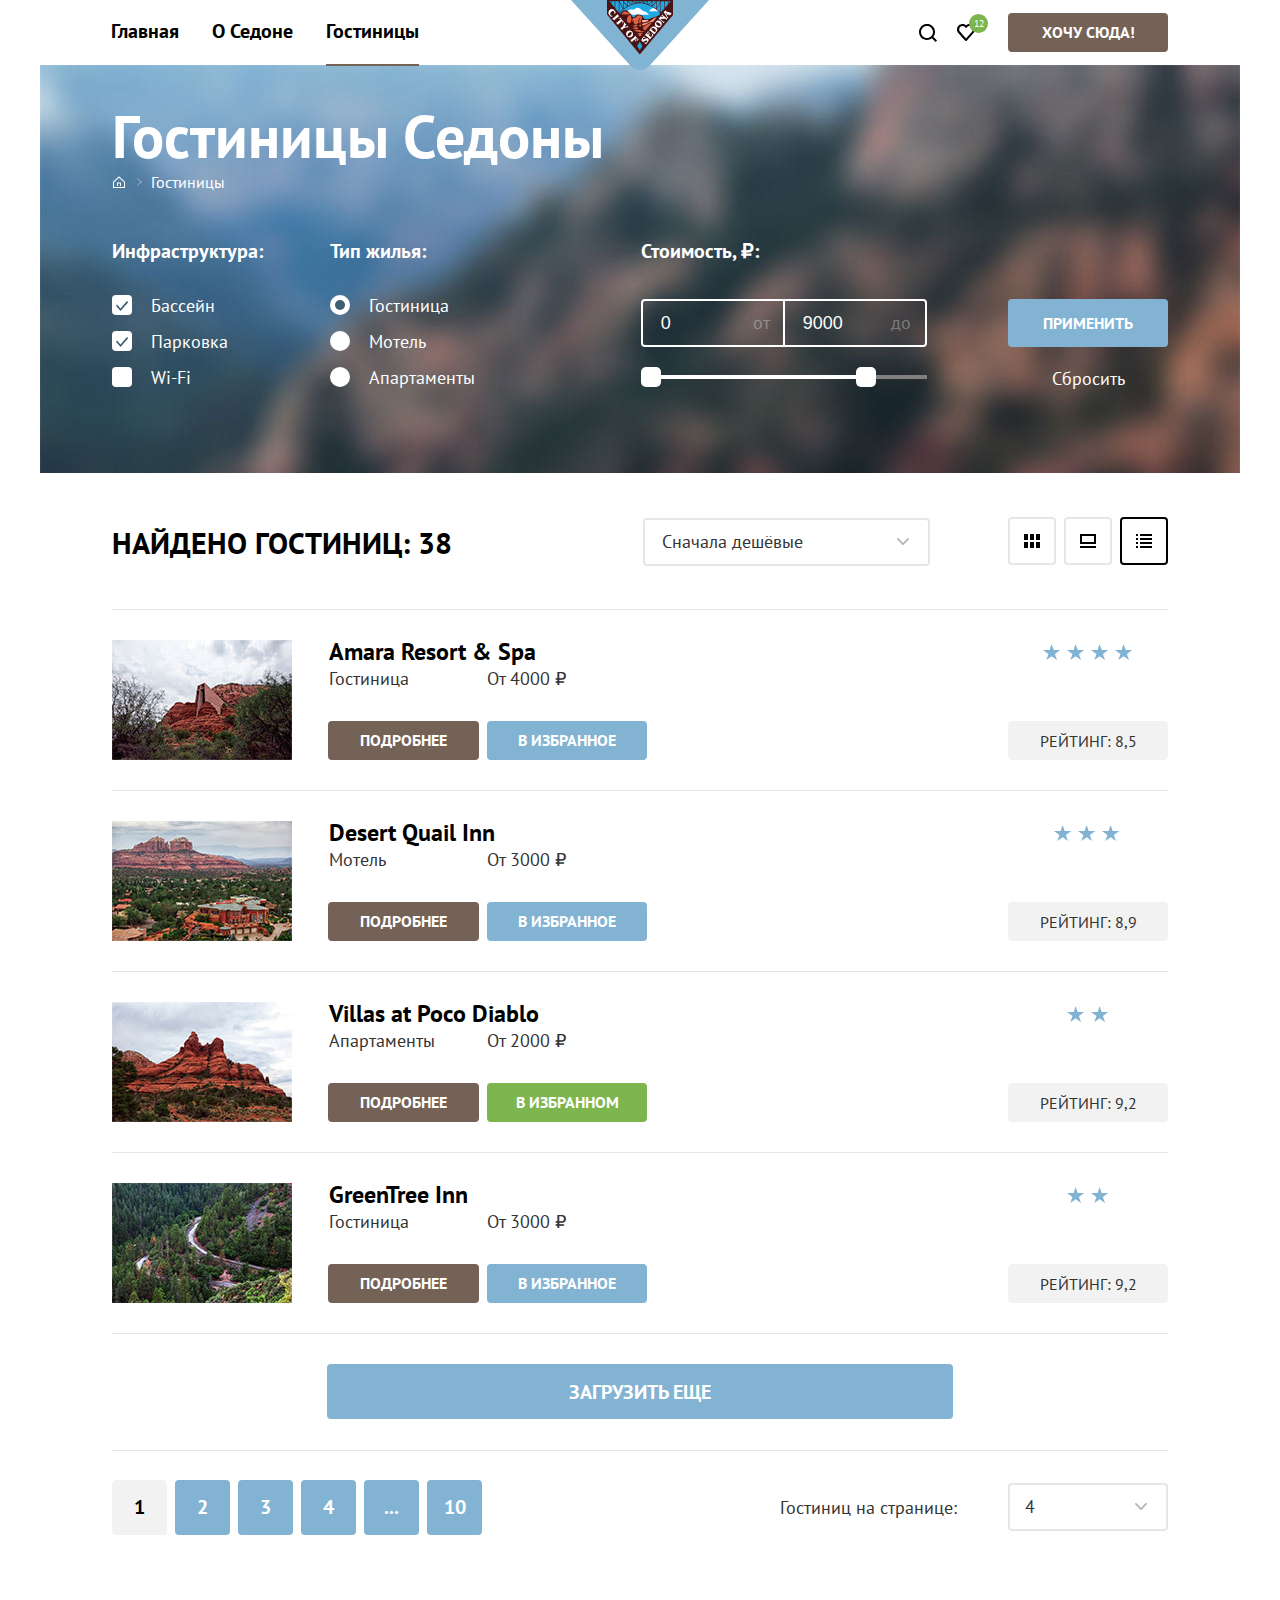
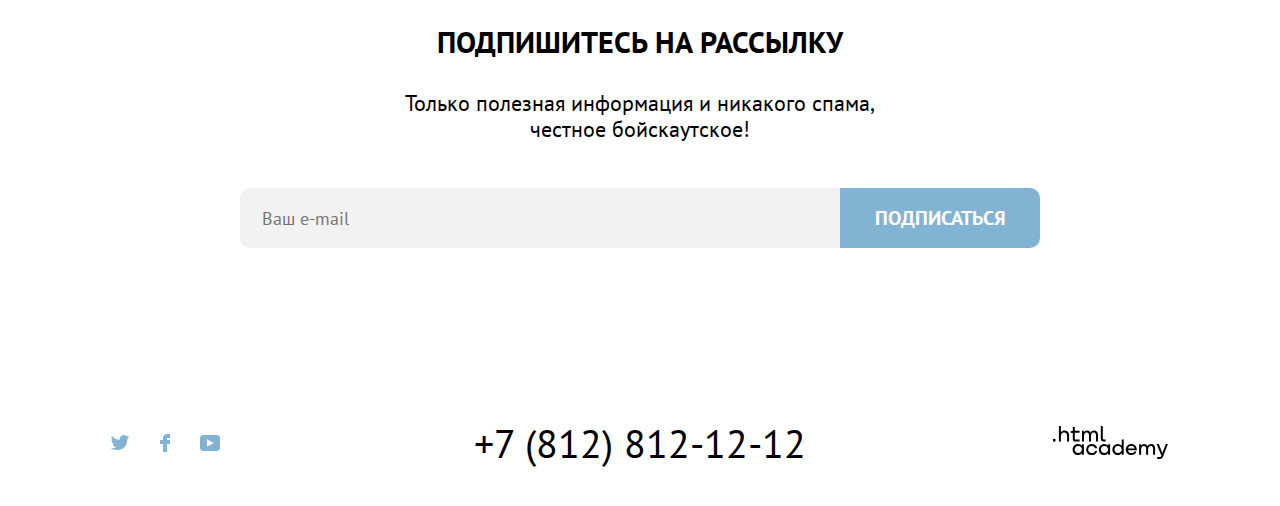
==== commit 2349b5d6: "рефакторинг hotel-card-stars одним элементом" ====
--- a/catalog.html
+++ b/catalog.html
@@ -33,6 +33,9 @@
             >
           </li>
         </ul>
+        <a class="navigation-logo" href="index.html">
+          <span class="visually-hidden">Логотип City of Sedona</span>
+        </a>
         <div class="navigation-user">
           <ul class="navigation-user-list">
             <li class="navigation-user-item">
@@ -429,17 +432,14 @@
             </a>
             <p class="hotel-card-type">Гостиница</p>
             <p class="hotel-card-cost">От 4000 ₽</p>
-            <button class="button button-details" type="button">
+            <a class="button button-details" href="#">
               Подробнее
-            </button>
+            </a>
             <button class="button button-favorites" type="button">
               В избранное
             </button>
-            <div class="hotel-card-stars">
-              <div class="hotel-card-star"></div>
-              <div class="hotel-card-star"></div>
-              <div class="hotel-card-star"></div>
-              <div class="hotel-card-star"></div>
+            <div class="hotel-card-stars hotel-card-stars-four">
+              <span class="visually-hidden">Четырёхзвёздочный</span>
             </div>
             <p class="hotel-card-rating">Рейтинг: 8,5</p>
           </li>
@@ -458,16 +458,14 @@
             </a>
             <p class="hotel-card-type">Мотель</p>
             <p class="hotel-card-cost">От 3000 ₽</p>
-            <button class="button button-details" type="button">
+            <a class="button button-details" href="#">
               Подробнее
-            </button>
+            </a>
             <button class="button button-favorites" type="button">
               В избранное
             </button>
-            <div class="hotel-card-stars">
-              <div class="hotel-card-star"></div>
-              <div class="hotel-card-star"></div>
-              <div class="hotel-card-star"></div>
+            <div class="hotel-card-stars hotel-card-stars-three">
+              <span class="visually-hidden">Трехзвёздочный</span>
             </div>
             <p class="hotel-card-rating">Рейтинг: 8,9</p>
           </li>
@@ -486,15 +484,14 @@
             </a>
             <p class="hotel-card-type">Апартаменты</p>
             <p class="hotel-card-cost">От 2000 ₽</p>
-            <button class="button button-details" type="button">
+            <a class="button button-details" href="#">
               Подробнее
-            </button>
+            </a>
             <button class="button button-favorites-added" type="button">
               В избранном
             </button>
-            <div class="hotel-card-stars">
-              <div class="hotel-card-star"></div>
-              <div class="hotel-card-star"></div>
+            <div class="hotel-card-stars hotel-card-stars-two">
+              <span class="visually-hidden">Двухзвёздочный</span>
             </div>
             <p class="hotel-card-rating">Рейтинг: 9,2</p>
           </li>
@@ -513,15 +510,14 @@
             </a>
             <p class="hotel-card-type">Гостиница</p>
             <p class="hotel-card-cost">От 3000 ₽</p>
-            <button class="button button-details" type="button">
+            <a class="button button-details" href="#">
               Подробнее
-            </button>
+            </a>
             <button class="button button-favorites" type="button">
               В избранное
             </button>
-            <div class="hotel-card-stars">
-              <div class="hotel-card-star"></div>
-              <div class="hotel-card-star"></div>
+            <div class="hotel-card-stars hotel-card-stars-two">
+              <span class="visually-hidden">Двухзвёздочный</span>
             </div>
             <p class="hotel-card-rating">Рейтинг: 9,2</p>
           </li>
--- a/styles/styles.css
+++ b/styles/styles.css
@@ -294,6 +294,7 @@
   width: 151px;
   min-height: 37px;
   padding: 9px;
+  text-decoration: none;
   box-sizing: border-box;
   background-color: #756257;
   border-radius: 4px;
@@ -826,6 +827,10 @@
   padding-left: 39px;
 }
 
+.control:hover {
+  cursor: pointer;
+}
+
 .control-checkbox-mark {
   position: absolute;
   width: 20px;
@@ -1223,23 +1228,29 @@
   border-radius: 4px;
 }
 
-.hotel-card-star {
-  width: 18px;
-  height: 17px;
-  margin-top: 3px;
-  margin-right: 7px;
-  background-image: url("../img/catalog/icon_star.svg");
-  background-repeat: no-repeat;
-}
-
 .hotel-card-star:last-child {
   margin-right: 0;
 }
 
 .hotel-card-stars {
   grid-area: stars;
-  display: flex;
-  justify-content: center;
+  justify-self: center;
+  margin-top: 4px;
+  height: 17px;
+  background-image: url("../img/catalog/icon_star_with_indent.svg");
+  background-repeat: repeat-x;
+}
+
+.hotel-card-stars-four {
+  width: 91px;
+}
+
+.hotel-card-stars-three {
+  width: 68px;
+}
+
+.hotel-card-stars-two {
+  width: 43px;
 }
 
 .hotel-card-title {
@@ -1565,17 +1576,6 @@
   margin: 0 auto;
 }
 
-.navigation::after {
-  position: absolute;
-  left: 50%;
-  z-index: 2;
-  width: 138px;
-  height: 70px;
-  margin-left: -69px;
-  background-image: url("../img/logo_sedona.svg");
-  content: "";
-}
-
 .navigation-icon {
   fill: #000000;
 }
@@ -1637,6 +1637,21 @@
   width: 400px;
 }
 
+.navigation-logo {
+  position: absolute;
+  left: 50%;
+  z-index: 2;
+  width: 138px;
+  height: 70px;
+  margin-left: -69px;
+  background-image: url("../img/logo_sedona.svg");
+  background-repeat: no-repeat;
+}
+
+.navigation-logo:hover {
+  cursor: pointer;
+}
+
 .navigation-user {
   position: relative;
   display: flex;
@@ -2122,6 +2137,7 @@
 
 .select-control:hover {
   border-color: #83b3d3;
+  cursor: pointer;
 }
 
 .select-control:focus {
